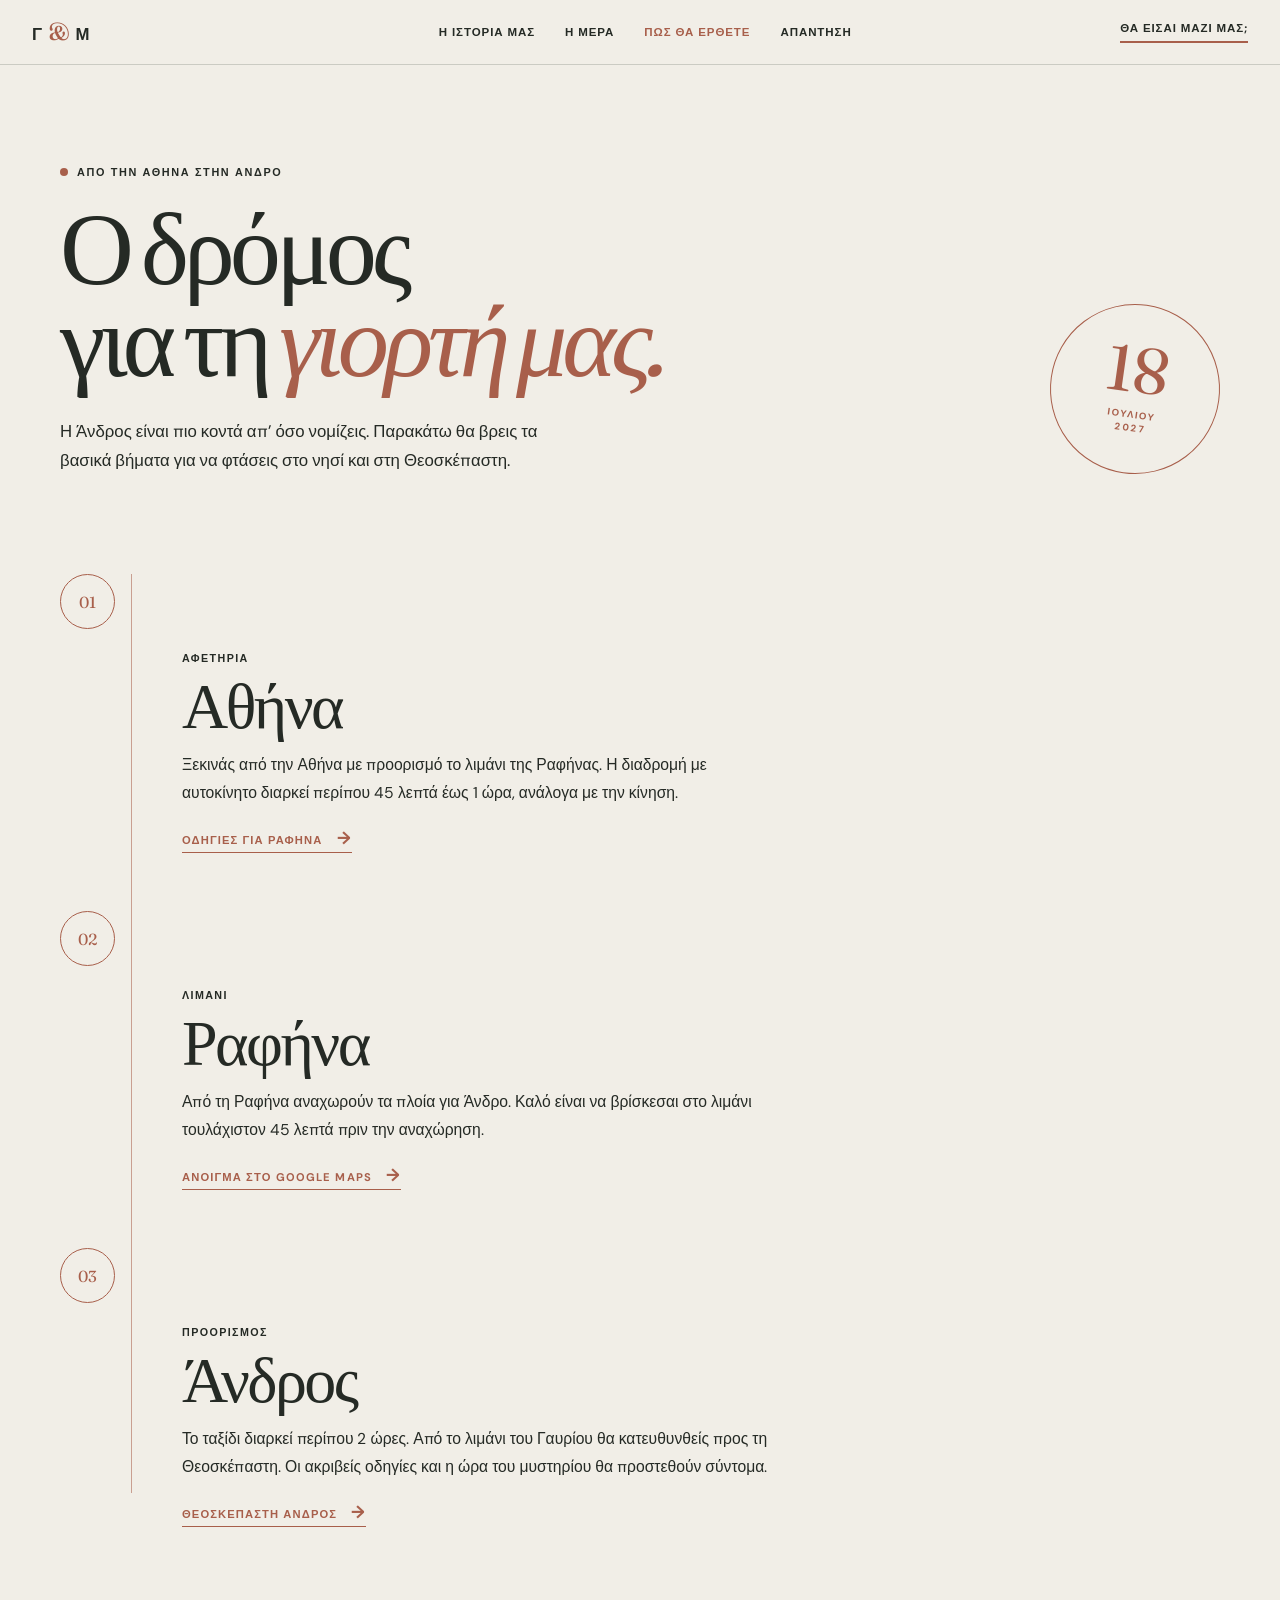
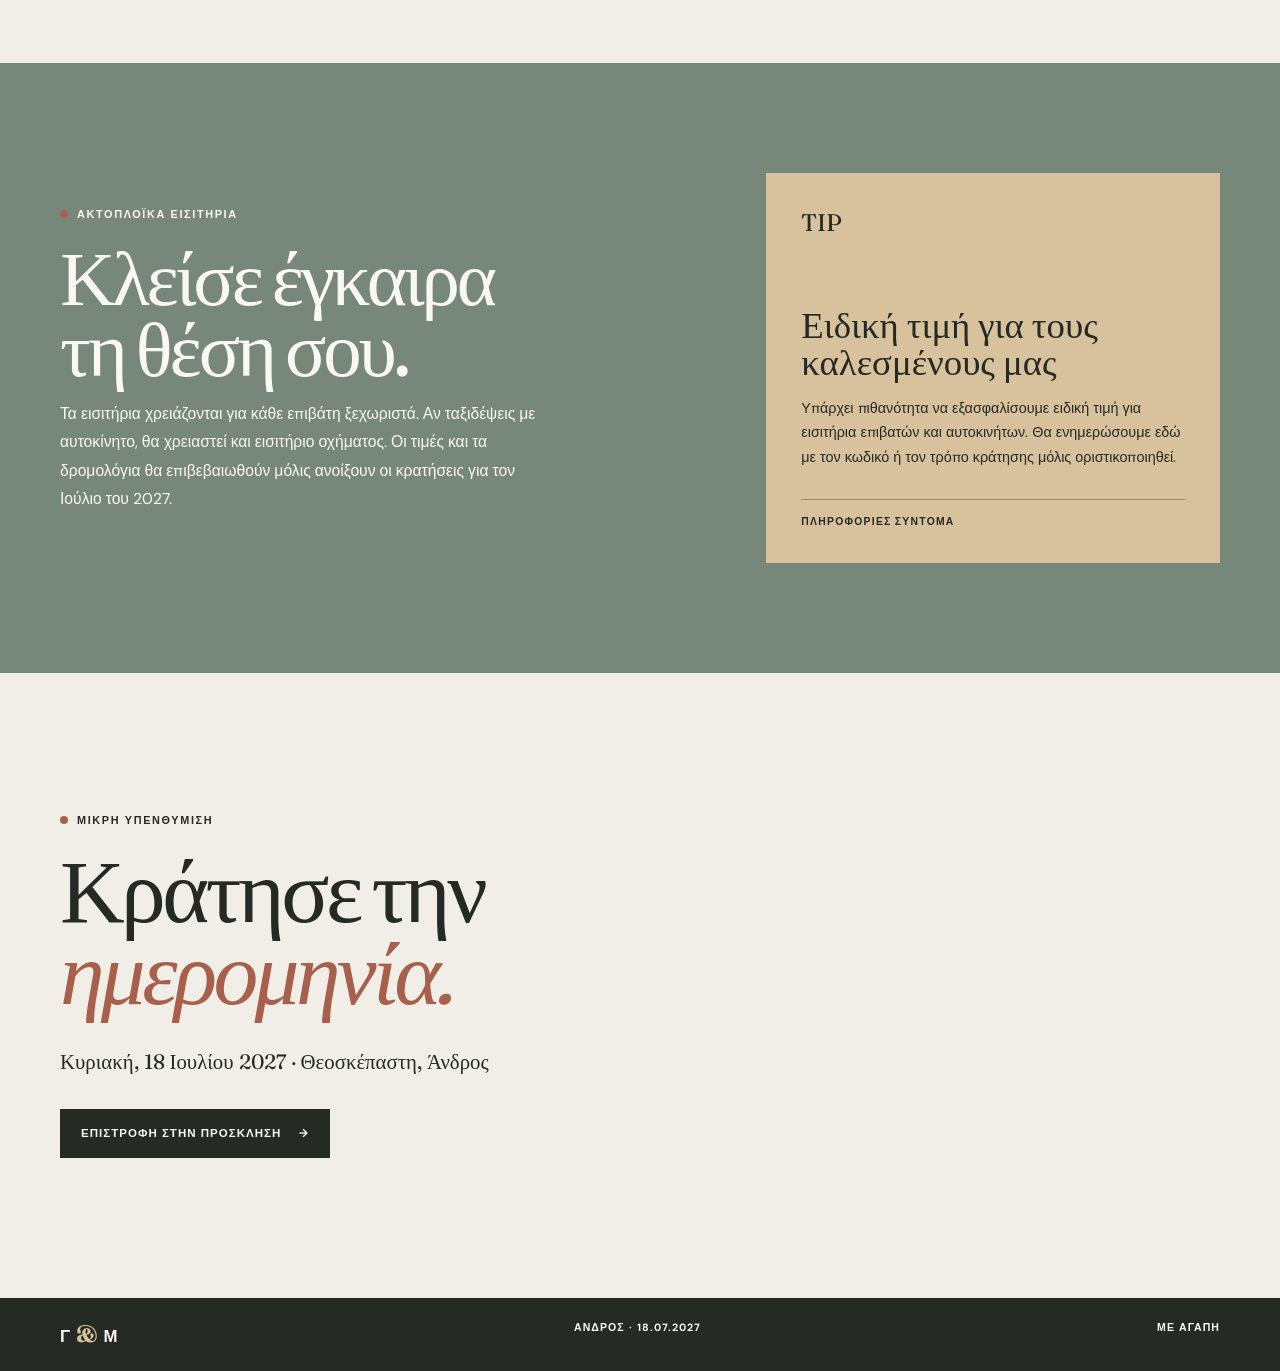
==== directions.html @ 67e4a658 "Add files via upload" ====
<!doctype html>
<html lang="el">
<head>
  <meta charset="UTF-8">
  <meta name="viewport" content="width=device-width, initial-scale=1.0">
  <meta name="description" content="Πώς θα ταξιδέψετε από την Αθήνα στην Άνδρο για τον γάμο του Γιάννη και της Μαρίας.">
  <title>Πώς θα έρθετε | Γιάννης & Μαρία</title>
  <link rel="preconnect" href="https://fonts.googleapis.com">
  <link rel="preconnect" href="https://fonts.gstatic.com" crossorigin>
  <link href="https://fonts.googleapis.com/css2?family=DM+Sans:wght@400;500;600;700&family=Fraunces:opsz,wght@9..144,500;9..144,600&display=swap" rel="stylesheet">
  <link rel="stylesheet" href="styles.css?v=4">
</head>
<body>
  <header class="site-header">
    <a class="wordmark" href="index.html#top" aria-label="Αρχική σελίδα Γιάννη και Μαρίας">Γ <span>&</span> Μ</a>
    <nav class="nav-links" aria-label="Κύρια πλοήγηση">
      <a href="index.html#story">Η ιστορία μας</a>
      <a href="index.html#details">Η μέρα</a>
      <a class="active-link" href="directions.html">Πώς θα έρθετε</a>
      <a href="index.html#rsvp">Απάντηση</a>
    </nav>
    <a class="nav-cta" href="index.html#rsvp">Θα είσαι μαζί μας;</a>
  </header>

  <main class="travel-page">
    <section class="travel-hero section-shell">
      <div>
        <p class="eyebrow"><span class="eyebrow-dot"></span> Από την Αθήνα στην Άνδρο</p>
        <h1>Ο δρόμος<br>για τη <em>γιορτή μας.</em></h1>
        <p class="travel-lead">Η Άνδρος είναι πιο κοντά απ’ όσο νομίζεις. Παρακάτω θα βρεις τα βασικά βήματα για να φτάσεις στο νησί και στη Θεοσκέπαστη.</p>
      </div>
      <div class="travel-stamp" aria-hidden="true"><span>18</span><small>ΙΟΥΛΙΟΥ<br>2027</small></div>
    </section>

    <section class="route-section section-shell">
      <div class="route-line" aria-hidden="true"></div>
      <article class="route-step">
        <span class="step-number">01</span>
        <div><p class="card-label">Αφετηρία</p><h2>Αθήνα</h2><p>Ξεκινάς από την Αθήνα με προορισμό το λιμάνι της Ραφήνας. Η διαδρομή με αυτοκίνητο διαρκεί περίπου 45 λεπτά έως 1 ώρα, ανάλογα με την κίνηση.</p><a class="text-link" href="https://www.google.com/maps/dir/Athens/Rafina+Port" target="_blank" rel="noreferrer">Οδηγίες για Ραφήνα <span>→</span></a></div>
      </article>
      <article class="route-step">
        <span class="step-number">02</span>
        <div><p class="card-label">Λιμάνι</p><h2>Ραφήνα</h2><p>Από τη Ραφήνα αναχωρούν τα πλοία για Άνδρο. Καλό είναι να βρίσκεσαι στο λιμάνι τουλάχιστον 45 λεπτά πριν την αναχώρηση.</p><a class="text-link" href="https://www.google.com/maps/search/Rafina+Port" target="_blank" rel="noreferrer">Άνοιγμα στο Google Maps <span>→</span></a></div>
      </article>
      <article class="route-step route-final">
        <span class="step-number">03</span>
        <div><p class="card-label">Προορισμός</p><h2>Άνδρος</h2><p>Το ταξίδι διαρκεί περίπου 2 ώρες. Από το λιμάνι του Γαυρίου θα κατευθυνθείς προς τη Θεοσκέπαστη. Οι ακριβείς οδηγίες και η ώρα του μυστηρίου θα προστεθούν σύντομα.</p><a class="text-link" href="https://www.google.com/maps/search/Θεοσκέπαστη+Άνδρος" target="_blank" rel="noreferrer">Θεοσκέπαστη Άνδρος <span>→</span></a></div>
      </article>
    </section>

    <section class="tickets-section">
      <div class="section-shell tickets-grid">
        <div>
          <p class="eyebrow"><span class="eyebrow-dot"></span> Ακτοπλοϊκά εισιτήρια</p>
          <h2>Κλείσε έγκαιρα<br>τη θέση σου.</h2>
          <p>Τα εισιτήρια χρειάζονται για κάθε επιβάτη ξεχωριστά. Αν ταξιδέψεις με αυτοκίνητο, θα χρειαστεί και εισιτήριο οχήματος. Οι τιμές και τα δρομολόγια θα επιβεβαιωθούν μόλις ανοίξουν οι κρατήσεις για τον Ιούλιο του 2027.</p>
        </div>
        <div class="fare-card">
          <span class="card-number">TIP</span>
          <h3>Ειδική τιμή για τους καλεσμένους μας</h3>
          <p>Υπάρχει πιθανότητα να εξασφαλίσουμε ειδική τιμή για εισιτήρια επιβατών και αυτοκινήτων. Θα ενημερώσουμε εδώ με τον κωδικό ή τον τρόπο κράτησης μόλις οριστικοποιηθεί.</p>
          <span class="fare-status">Πληροφορίες σύντομα</span>
        </div>
      </div>
    </section>

    <section class="travel-note section-shell">
      <p class="eyebrow"><span class="eyebrow-dot"></span> Μικρή υπενθύμιση</p>
      <h2>Κράτησε την<br><em>ημερομηνία.</em></h2>
      <p>Κυριακή, 18 Ιουλίου 2027 · Θεοσκέπαστη, Άνδρος</p>
      <a class="button button-dark" href="index.html#rsvp">Επιστροφή στην πρόσκληση <span aria-hidden="true">→</span></a>
    </section>
  </main>

  <footer class="site-footer"><div class="section-shell footer-content"><span>Γ <b>&</b> Μ</span><span>Άνδρος · 18.07.2027</span><span>Με αγάπη</span></div></footer>
</body>
</html>
---- styles.css ----
:root {
  --ink: #252a25;
  --paper: #f1eee7;
  --yellow: #d8c29d;
  --coral: #a85f4b;
  --teal: #77877a;
  --sky: #d9d5ca;
  --white: #faf8f2;
  --line: rgba(37, 42, 37, 0.18);
  --serif: "Fraunces", Georgia, serif;
  --sans: "DM Sans", sans-serif;
}

* { box-sizing: border-box; }
html { scroll-behavior: smooth; }
body { margin: 0; background: var(--paper); color: var(--ink); font-family: var(--sans); }
a { color: inherit; text-decoration: none; }
.section-shell { width: min(1160px, calc(100% - 64px)); margin: 0 auto; }
.site-header { align-items: center; backdrop-filter: blur(10px); background: rgba(241, 238, 231, .94); border-bottom: 1px solid var(--line); display: flex; justify-content: space-between; margin: 0 auto; max-width: 1280px; padding: 18px 32px; position: sticky; top: 0; z-index: 10; }
.wordmark, .footer-content > span:first-child { font-size: 1.05rem; font-weight: 700; letter-spacing: .05em; }
.wordmark span, .signature span { color: var(--coral); font-family: var(--serif); font-size: 1.35em; font-weight: 500; }
.nav-links { display: flex; gap: 30px; margin-left: 80px; }
.nav-links a { font-size: .72rem; font-weight: 700; letter-spacing: .08em; text-transform: uppercase; }
.nav-links a:hover { color: var(--coral); }
.nav-cta { border-bottom: 2px solid var(--coral); font-size: .72rem; font-weight: 700; letter-spacing: .08em; padding-bottom: 5px; text-transform: uppercase; }
.hero { align-items: center; display: grid; gap: 6%; grid-template-columns: .9fr 1.1fr; min-height: 650px; padding-bottom: 80px; padding-top: 70px; }
.eyebrow { align-items: center; display: flex; font-size: .68rem; font-weight: 700; gap: 9px; letter-spacing: .15em; margin: 0 0 22px; text-transform: uppercase; }
.eyebrow-dot { background: var(--coral); border-radius: 50%; display: inline-block; height: 8px; width: 8px; }
.hero h1, h2 { font-family: var(--serif); font-weight: 500; letter-spacing: -.04em; line-height: .92; margin: 0; }
.hero h1 { font-size: clamp(4.2rem, 8vw, 7.5rem); }
h1 em, h2 em { color: var(--coral); font-style: italic; }
.hero-intro { font-size: 1.05rem; line-height: 1.65; margin: 30px 0; max-width: 360px; }
.hero-actions { align-items: center; display: flex; gap: 25px; }
.button { border: 0; cursor: pointer; display: inline-flex; font-family: var(--sans); font-size: .72rem; font-weight: 700; gap: 18px; justify-content: center; letter-spacing: .09em; padding: 17px 21px; text-transform: uppercase; transition: transform .2s, box-shadow .2s; }
.button:hover { box-shadow: 5px 5px 0 var(--coral); transform: translate(-2px, -2px); }
.button-dark { background: var(--ink); color: var(--white); }
.button-light { background: var(--yellow); color: var(--ink); }
.date-note { font-size: .72rem; line-height: 1.6; margin: 0; }
.date-note strong { font-size: .78rem; }
.hero-art { background: var(--sky); height: 520px; overflow: hidden; position: relative; }
.hero-art::after { background: linear-gradient(180deg, rgba(37, 42, 37, 0) 55%, rgba(37, 42, 37, .3)); content: ""; inset: 0; position: absolute; }
.hero-art img { display: block; height: 100%; object-fit: cover; object-position: center 48%; width: 100%; }
.sun { background: var(--yellow); border-radius: 50%; height: 190px; position: absolute; right: 13%; top: 8%; width: 190px; }
.cloud { background: var(--white); border-radius: 50%; height: 35px; opacity: .75; position: absolute; width: 120px; }
.cloud::after, .cloud::before { background: inherit; border-radius: 50%; content: ""; position: absolute; }
.cloud::before { height: 54px; left: 22px; top: -21px; width: 54px; }.cloud::after { height: 38px; right: 18px; top: -12px; width: 38px; }
.cloud-one { left: 9%; top: 27%; }.cloud-two { right: 5%; top: 45%; transform: scale(.65); }
.island { bottom: 23%; position: absolute; transform: rotate(-5deg); }
.island-back { background: var(--coral); border-radius: 70% 40% 0 0; height: 190px; left: -8%; width: 67%; }
.island-front { background: var(--teal); border-radius: 60% 70% 0 0; bottom: 0; height: 150px; right: -8%; transform: rotate(7deg); width: 78%; }
.sea-line { border-top: 2px solid rgba(255, 253, 248, .7); border-radius: 50%; height: 30px; position: absolute; right: 11%; width: 34%; }
.line-one { bottom: 26%; }.line-two { bottom: 20%; right: 20%; transform: scale(.7); }
.flower { color: var(--white); font-size: 2rem; position: absolute; }.flower-one { bottom: 8%; left: 10%; }.flower-two { bottom: 14%; right: 13%; color: var(--yellow); }
.countdown-band { background: var(--teal); color: var(--white); padding: 72px 0; }
.countdown-content { align-items: end; display: flex; justify-content: space-between; }.eyebrow-light { color: var(--white); }.countdown-content h2 { font-size: clamp(2.8rem, 5vw, 4.8rem); }
.countdown { display: flex; gap: clamp(17px, 4vw, 55px); }.countdown div { text-align: center; }.countdown strong { display: block; font-family: var(--serif); font-size: clamp(2.1rem, 4vw, 4.4rem); font-weight: 500; line-height: 1; }.countdown span { font-size: .62rem; font-weight: 700; letter-spacing: .13em; text-transform: uppercase; }
.story, .details, .closing { padding-bottom: 140px; padding-top: 140px; }.section-heading h2, .closing h2 { font-size: clamp(3.4rem, 6vw, 6rem); }.story-grid { align-items: center; display: grid; gap: 11%; grid-template-columns: 1fr .8fr; margin-top: 75px; }.story-image { align-items: end; background: linear-gradient(145deg, var(--yellow) 0 60%, var(--teal) 60%); display: flex; height: 480px; justify-content: center; padding: 24px; }.story-image span { background: var(--white); font-size: .72rem; letter-spacing: .08em; padding: 10px 13px; text-transform: uppercase; }.story-copy { font-size: 1.06rem; line-height: 1.8; max-width: 370px; }.signature { font-family: var(--serif); font-size: 2.3rem; margin-top: 35px; }.signature span { color: var(--coral); }
.details { background: var(--white); max-width: 100%; padding-left: max(32px, calc((100% - 1160px) / 2)); padding-right: max(32px, calc((100% - 1160px) / 2)); }.centered { text-align: center; }.centered .eyebrow { justify-content: center; }.event-grid { display: grid; gap: 18px; grid-template-columns: repeat(3, 1fr); margin-top: 75px; }.event-card { min-height: 340px; padding: 30px; position: relative; }.event-yellow { background: var(--yellow); }.event-coral { background: var(--coral); }.event-teal { background: var(--teal); }.card-number { font-family: var(--serif); font-size: 1.5rem; }.card-label { font-size: .67rem; font-weight: 700; letter-spacing: .13em; margin-top: 92px; text-transform: uppercase; }.event-card h3 { font-family: var(--serif); font-size: 2.2rem; font-weight: 500; letter-spacing: -.03em; margin: 8px 0 15px; }.event-meta { font-size: .83rem; line-height: 1.7; margin: 0; max-width: 230px; }.card-mark { bottom: 25px; font-family: var(--serif); font-size: 3.4rem; position: absolute; right: 28px; }
.rsvp { padding-bottom: 140px; padding-top: 140px; }.rsvp-panel { background: var(--ink); color: var(--white); display: grid; gap: 13%; grid-template-columns: .8fr 1fr; padding: 75px 8%; }.rsvp-intro h2 { font-size: clamp(3.3rem, 5vw, 5.4rem); }.rsvp-intro > p:last-child { font-size: .9rem; line-height: 1.7; margin-top: 32px; }.rsvp-form { display: grid; gap: 17px; }.rsvp-form label { font-size: .69rem; font-weight: 700; letter-spacing: .1em; text-transform: uppercase; }.rsvp-form input, .rsvp-form select, .rsvp-form textarea { background: transparent; border: 0; border-bottom: 1px solid rgba(255, 253, 248, .45); border-radius: 0; color: var(--white); display: block; font: 400 .95rem var(--sans); margin-top: 7px; outline: none; padding: 10px 0; width: 100%; }.rsvp-form select option { color: var(--ink); }.rsvp-form textarea { resize: vertical; }.rsvp-form input::placeholder, .rsvp-form textarea::placeholder { color: rgba(255, 253, 248, .55); }.optional { color: rgba(255, 253, 248, .55); font-size: .6rem; margin-left: 5px; text-transform: none; }.rsvp-form .button { justify-self: start; margin-top: 10px; }.form-note { color: var(--yellow); font-size: .78rem; min-height: 18px; }
.closing { text-align: center; }.closing .eyebrow { justify-content: center; }.closing-line { font-family: var(--serif); font-size: 1.4rem; margin-top: 50px; }.site-footer { background: var(--yellow); padding: 23px 0; }.footer-content { display: flex; font-size: .66rem; font-weight: 700; justify-content: space-between; letter-spacing: .1em; text-transform: uppercase; }.footer-content b { color: var(--coral); font-family: var(--serif); font-size: 1.3em; }
.reveal { animation: rise .8s both; }.delay-one { animation-delay: .12s; }.delay-two { animation-delay: .22s; }@keyframes rise { from { opacity: 0; transform: translateY(18px); } to { opacity: 1; transform: translateY(0); } }
@media (max-width: 760px) { .section-shell { width: min(100% - 40px, 560px); }.site-header { padding: 20px; }.nav-links { display: none; }.nav-cta { font-size: .62rem; }.hero { display: block; min-height: auto; padding-bottom: 60px; padding-top: 55px; }.hero h1 { font-size: clamp(4.1rem, 20vw, 6rem); }.hero-actions { align-items: start; flex-direction: column; gap: 18px; }.hero-art { height: 350px; margin-top: 50px; }.sun { height: 125px; width: 125px; }.countdown-band { padding: 55px 0; }.countdown-content { align-items: start; display: block; }.countdown-content h2 { font-size: 3.3rem; }.countdown { justify-content: space-between; margin-top: 38px; }.countdown strong { font-size: 2.5rem; }.countdown span { font-size: .5rem; }.story, .details, .closing, .rsvp { padding-bottom: 85px; padding-top: 85px; }.story-grid, .event-grid, .rsvp-panel { display: block; }.story-image { height: 350px; margin-top: 45px; }.story-copy { margin-top: 35px; }.event-card { min-height: 300px; margin-top: 14px; }.card-label { margin-top: 70px; }.rsvp-panel { padding: 48px 25px; }.rsvp-form { margin-top: 45px; }.footer-content { align-items: center; flex-direction: column; gap: 12px; text-align: center; } }

/* The photographs lead the design now; the original illustration rules remain unused. */
.hero-art { background: var(--sky); }
.hero-art::after { background: linear-gradient(180deg, rgba(37, 42, 37, 0) 55%, rgba(37, 42, 37, .3)); content: ""; inset: 0; position: absolute; }
.hero-art img { display: block; height: 100%; object-fit: cover; object-position: center 48%; width: 100%; }
.countdown-band { background: var(--teal); }
.story-image { background: var(--sky); display: block; overflow: hidden; padding: 0; }
.story-image img { display: block; height: 100%; object-fit: cover; object-position: center; width: 100%; }
.event-coral { color: var(--white); }
.event-teal { color: var(--white); }
.site-footer { background: var(--ink); color: var(--white); }
.footer-content b { color: var(--yellow); }

.hero-date { align-items: baseline; border-bottom: 1px solid var(--coral); display: flex; gap: 16px; margin: 28px 0 0; padding-bottom: 12px; width: fit-content; }
.hero-date strong { color: var(--coral); font-family: var(--serif); font-size: clamp(2rem, 4vw, 3.2rem); font-weight: 500; letter-spacing: -.03em; line-height: 1; }
.hero-date span { font-size: .7rem; font-weight: 700; letter-spacing: .12em; text-transform: uppercase; }
.event-grid { grid-auto-rows: minmax(340px, 1fr); grid-template-columns: repeat(2, minmax(0, 1fr)); }
.event-card { min-width: 0; overflow-wrap: anywhere; }
.event-grid { grid-auto-rows: auto; }
.event-card { aspect-ratio: 1 / 1; display: flex; flex-direction: column; min-height: 0; padding: 24px; }
.card-label { margin-top: clamp(35px, 6vw, 92px); }
.event-card h3 { font-size: clamp(1.55rem, 3vw, 2.2rem); }
.event-meta { font-size: clamp(.68rem, .9vw, .83rem); line-height: 1.5; }
.event-pre { background: var(--ink); color: var(--white); }
.event-pre .card-mark { color: var(--yellow); }
@media (max-width: 760px) { .hero-date { margin-top: 24px; }.hero-date strong { font-size: 2.5rem; }.event-grid { display: block; grid-auto-rows: auto; }.event-card { aspect-ratio: auto; min-height: 300px; }.card-label { margin-top: 70px; }.event-card h3 { font-size: 2.2rem; }.event-meta { font-size: .83rem; line-height: 1.7; } }

.active-link { color: var(--coral); }
.travel-hero { align-items: end; display: flex; justify-content: space-between; min-height: 470px; padding-bottom: 100px; padding-top: 100px; }
.travel-hero h1 { font-family: var(--serif); font-size: clamp(4rem, 8vw, 7rem); font-weight: 500; letter-spacing: -.05em; line-height: .9; margin: 0; }
.travel-hero h1 em { color: var(--coral); font-style: italic; }
.travel-lead { font-size: 1.05rem; line-height: 1.7; margin: 32px 0 0; max-width: 510px; }
.travel-stamp { align-items: center; border: 1px solid var(--coral); border-radius: 50%; color: var(--coral); display: flex; flex-direction: column; height: 170px; justify-content: center; transform: rotate(8deg); width: 170px; }
.travel-stamp span { font-family: var(--serif); font-size: 4rem; line-height: .8; }.travel-stamp small { font-size: .6rem; font-weight: 700; letter-spacing: .15em; line-height: 1.4; margin-top: 13px; text-align: center; }
.route-section { padding-bottom: 140px; position: relative; }.route-line { border-left: 1px solid var(--coral); bottom: 170px; left: 71px; opacity: .55; position: absolute; top: 0; }.route-step { align-items: start; display: grid; gap: 42px; grid-template-columns: 80px minmax(0, 590px); padding-bottom: 62px; position: relative; }.route-step:last-child { padding-bottom: 0; }.step-number { align-items: center; background: var(--paper); border: 1px solid var(--coral); border-radius: 50%; color: var(--coral); display: flex; font-family: var(--serif); height: 55px; justify-content: center; position: relative; width: 55px; z-index: 1; }.route-step h2 { font-size: clamp(2.5rem, 5vw, 4rem); }.route-step p:not(.card-label) { font-size: .98rem; line-height: 1.8; margin: 16px 0 20px; }.text-link { border-bottom: 1px solid var(--coral); color: var(--coral); font-size: .7rem; font-weight: 700; letter-spacing: .1em; padding-bottom: 5px; text-transform: uppercase; }.text-link span { font-size: 1.1rem; margin-left: 10px; }
.tickets-section { background: var(--teal); color: var(--white); padding: 110px 0; }.tickets-grid { align-items: center; display: grid; gap: 12%; grid-template-columns: 1fr .8fr; }.tickets-section h2 { font-size: clamp(3.2rem, 6vw, 5.5rem); }.tickets-section p:not(.eyebrow) { font-size: .98rem; line-height: 1.8; max-width: 500px; }.fare-card { background: var(--yellow); color: var(--ink); padding: 35px; }.fare-card h3 { font-family: var(--serif); font-size: 2.3rem; font-weight: 500; line-height: 1; margin: 70px 0 15px; }.fare-card p { font-size: .9rem !important; line-height: 1.7 !important; }.fare-status { border-top: 1px solid rgba(37, 42, 37, .35); display: block; font-size: .65rem; font-weight: 700; letter-spacing: .12em; margin-top: 30px; padding-top: 15px; text-transform: uppercase; }
.travel-note { padding-bottom: 140px; padding-top: 140px; }.travel-note h2 { font-size: clamp(3.5rem, 7vw, 6rem); }.travel-note > p:not(.eyebrow) { font-family: var(--serif); font-size: 1.3rem; margin: 35px 0; }
@media (max-width: 760px) { .travel-hero { align-items: start; display: block; min-height: auto; padding-bottom: 75px; padding-top: 75px; }.travel-hero h1 { font-size: clamp(3.8rem, 17vw, 5.5rem); }.travel-stamp { height: 125px; margin: 45px 0 0 auto; width: 125px; }.travel-stamp span { font-size: 3rem; }.route-section { padding-bottom: 85px; }.route-line { left: 27px; }.route-step { gap: 22px; grid-template-columns: 55px minmax(0, 1fr); padding-bottom: 48px; }.route-step h2 { font-size: 2.8rem; }.tickets-section { padding: 80px 0; }.tickets-grid { display: block; }.fare-card { margin-top: 45px; }.travel-note { padding-bottom: 85px; padding-top: 85px; }.travel-note > p:not(.eyebrow) { font-size: 1.05rem; } }
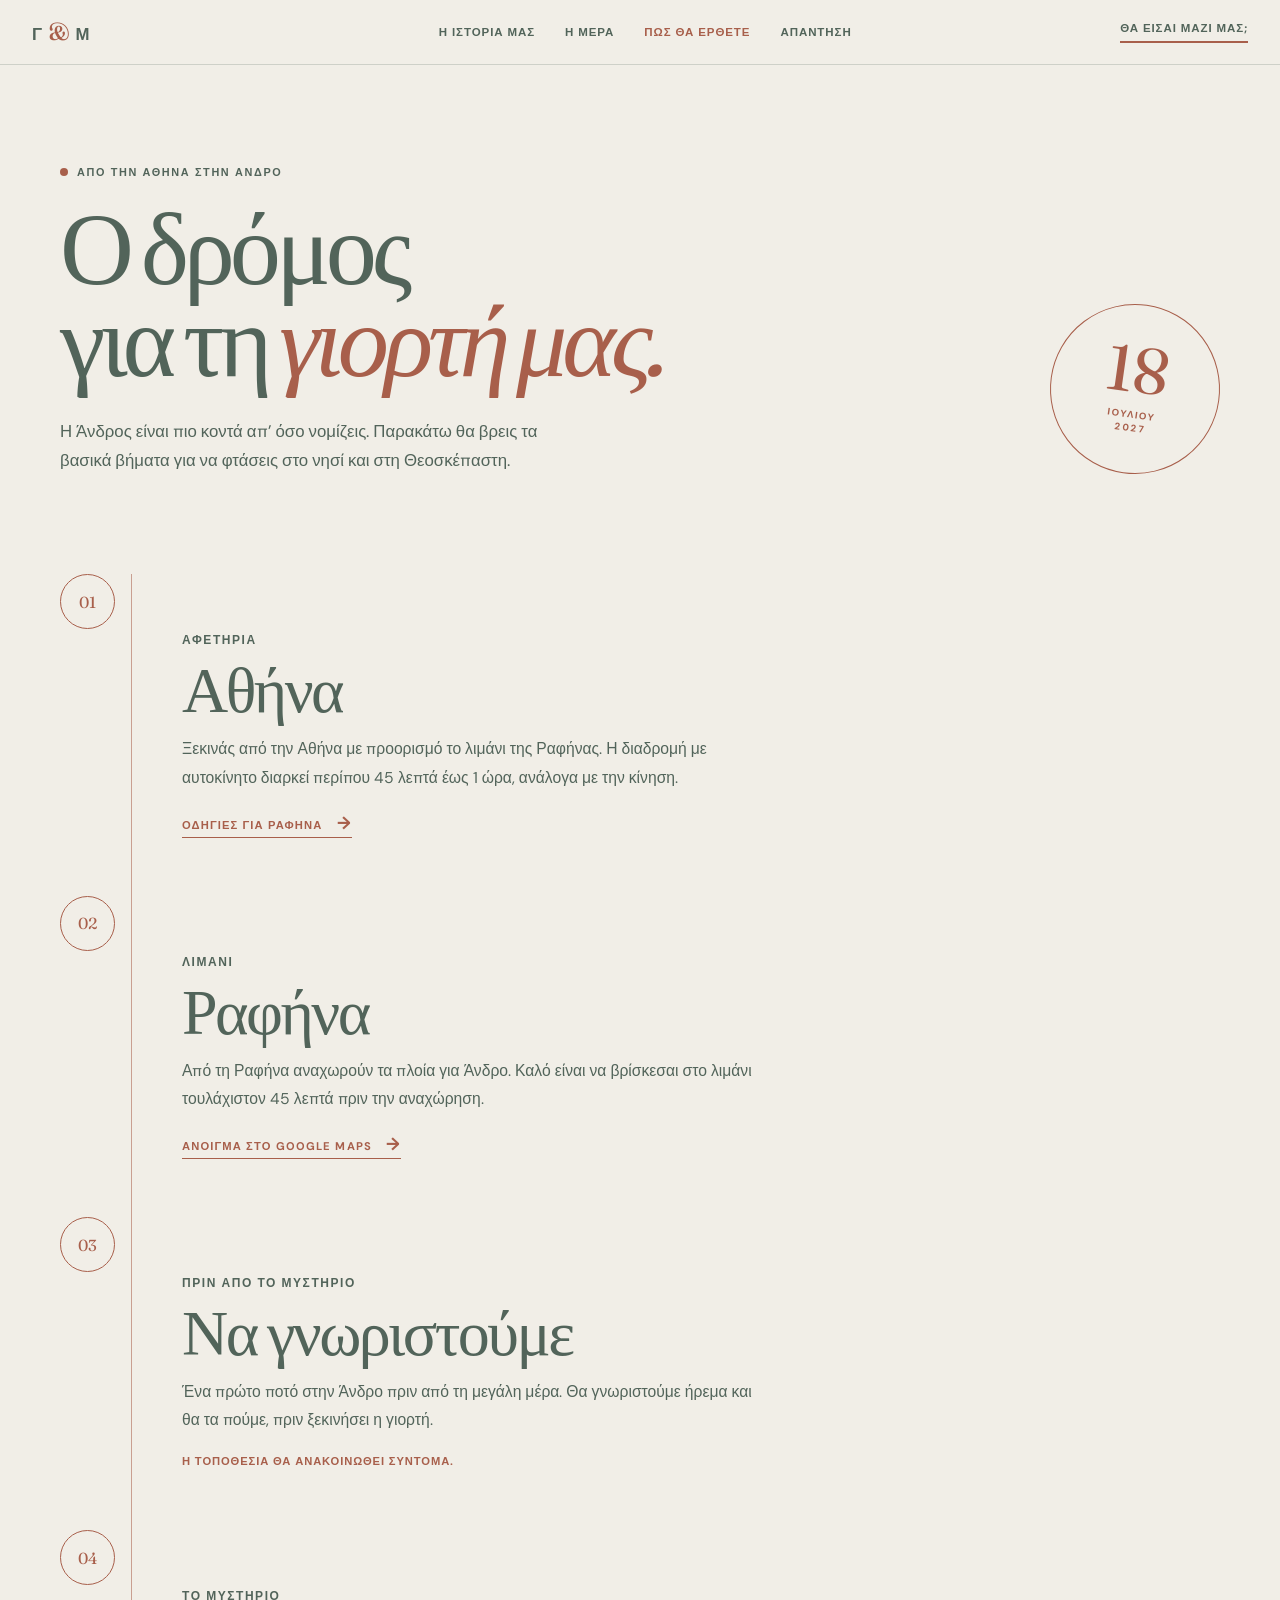
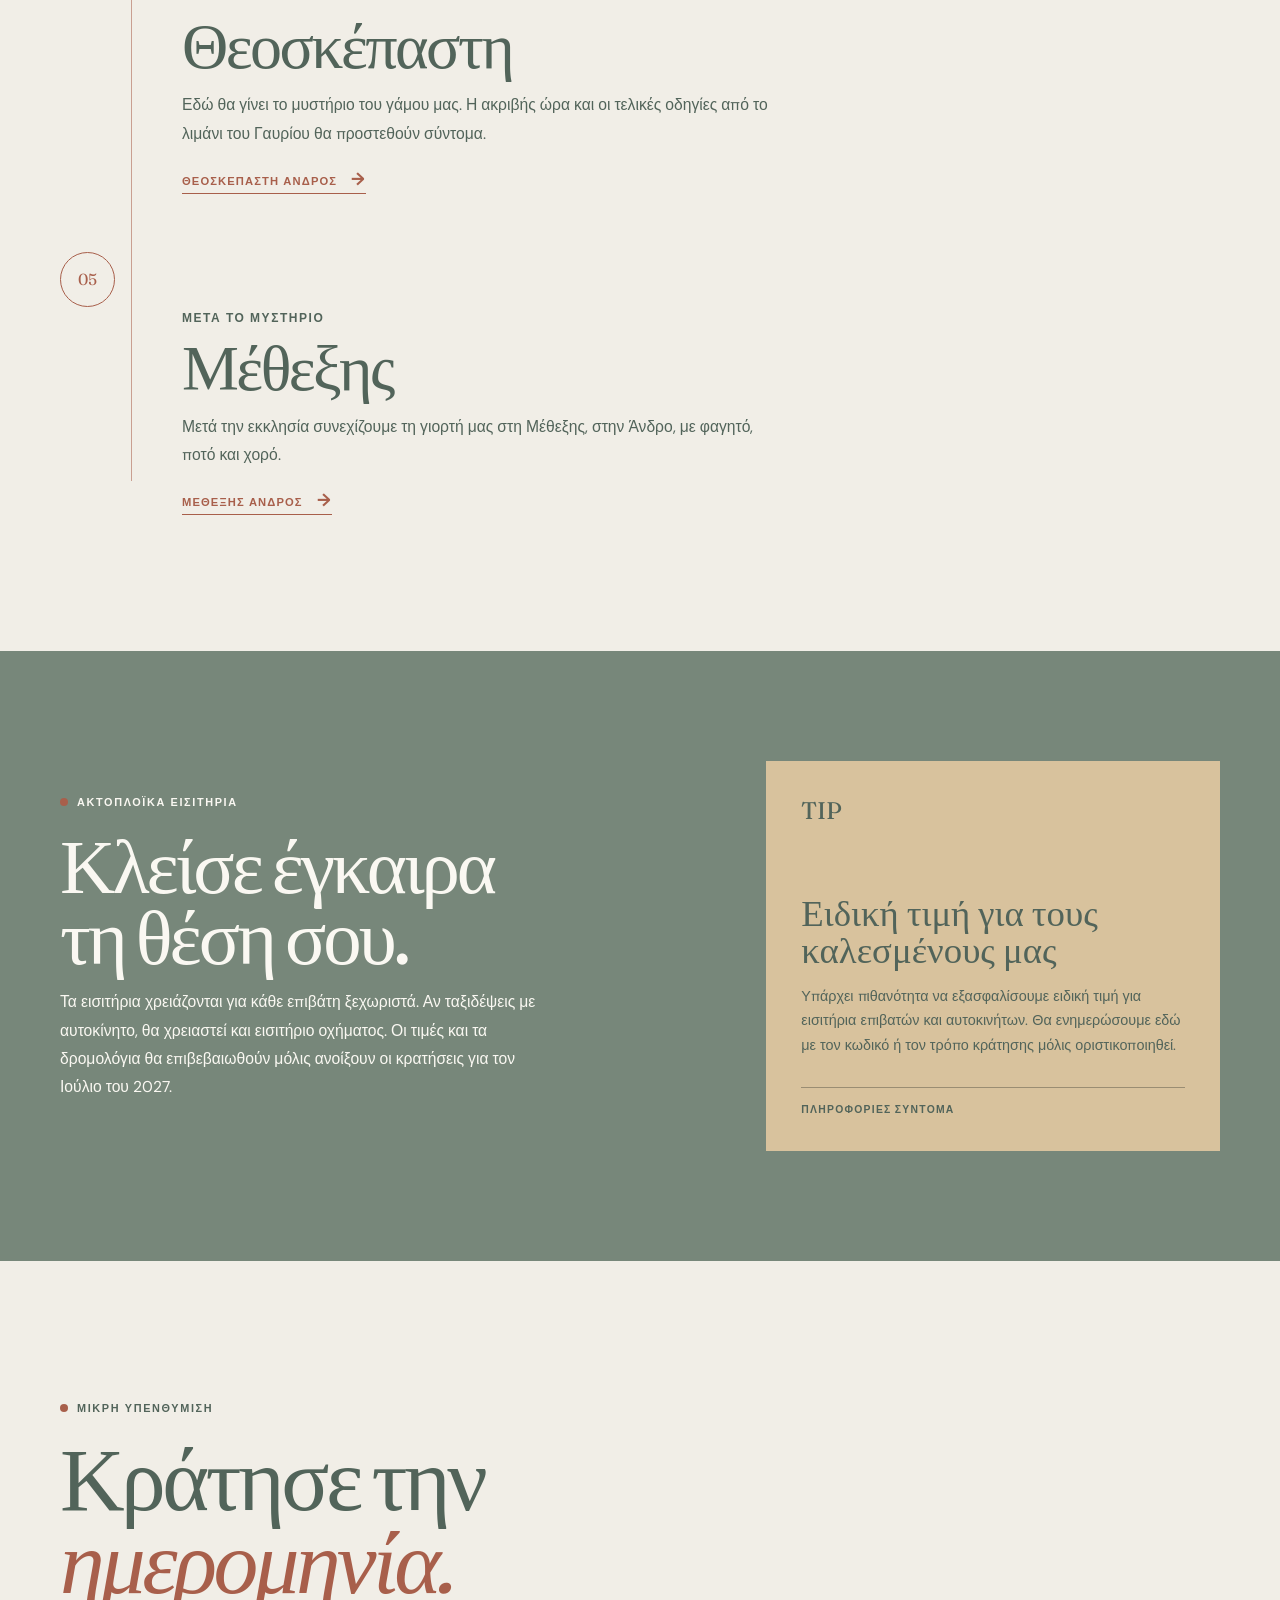
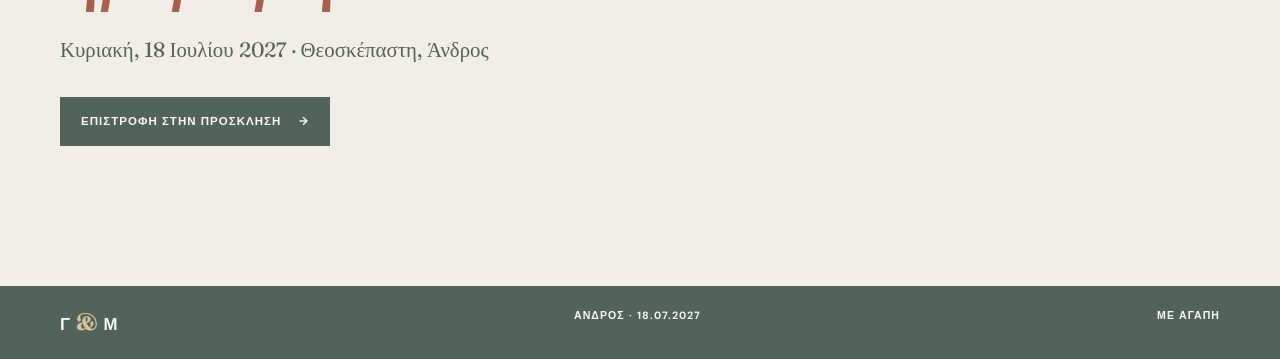
==== commit b1dd0bbe: "Add files via upload" ====
--- a/directions.html
+++ b/directions.html
@@ -8,7 +8,7 @@
   <link rel="preconnect" href="https://fonts.googleapis.com">
   <link rel="preconnect" href="https://fonts.gstatic.com" crossorigin>
   <link href="https://fonts.googleapis.com/css2?family=DM+Sans:wght@400;500;600;700&family=Fraunces:opsz,wght@9..144,500;9..144,600&display=swap" rel="stylesheet">
-  <link rel="stylesheet" href="styles.css?v=4">
+  <link rel="stylesheet" href="styles.css?v=6">
 </head>
 <body>
   <header class="site-header">
@@ -42,9 +42,17 @@
         <span class="step-number">02</span>
         <div><p class="card-label">Λιμάνι</p><h2>Ραφήνα</h2><p>Από τη Ραφήνα αναχωρούν τα πλοία για Άνδρο. Καλό είναι να βρίσκεσαι στο λιμάνι τουλάχιστον 45 λεπτά πριν την αναχώρηση.</p><a class="text-link" href="https://www.google.com/maps/search/Rafina+Port" target="_blank" rel="noreferrer">Άνοιγμα στο Google Maps <span>→</span></a></div>
       </article>
+      <article class="route-step">
+        <span class="step-number">03</span>
+        <div><p class="card-label">Πριν από το μυστήριο</p><h2>Να γνωριστούμε</h2><p>Ένα πρώτο ποτό στην Άνδρο πριν από τη μεγάλη μέρα. Θα γνωριστούμε ήρεμα και θα τα πούμε, πριν ξεκινήσει η γιορτή.</p><span class="route-note">Η τοποθεσία θα ανακοινωθεί σύντομα.</span></div>
+      </article>
+      <article class="route-step">
+        <span class="step-number">04</span>
+        <div><p class="card-label">Το μυστήριο</p><h2>Θεοσκέπαστη</h2><p>Εδώ θα γίνει το μυστήριο του γάμου μας. Η ακριβής ώρα και οι τελικές οδηγίες από το λιμάνι του Γαυρίου θα προστεθούν σύντομα.</p><a class="text-link" href="https://www.google.com/maps/search/Θεοσκέπαστη+Άνδρος" target="_blank" rel="noreferrer">Θεοσκέπαστη Άνδρος <span>→</span></a></div>
+      </article>
       <article class="route-step route-final">
-        <span class="step-number">03</span>
-        <div><p class="card-label">Προορισμός</p><h2>Άνδρος</h2><p>Το ταξίδι διαρκεί περίπου 2 ώρες. Από το λιμάνι του Γαυρίου θα κατευθυνθείς προς τη Θεοσκέπαστη. Οι ακριβείς οδηγίες και η ώρα του μυστηρίου θα προστεθούν σύντομα.</p><a class="text-link" href="https://www.google.com/maps/search/Θεοσκέπαστη+Άνδρος" target="_blank" rel="noreferrer">Θεοσκέπαστη Άνδρος <span>→</span></a></div>
+        <span class="step-number">05</span>
+        <div><p class="card-label">Μετά το μυστήριο</p><h2>Μέθεξης</h2><p>Μετά την εκκλησία συνεχίζουμε τη γιορτή μας στη Μέθεξης, στην Άνδρο, με φαγητό, ποτό και χορό.</p><a class="text-link" href="https://www.google.com/maps/search/Μέθεξης+Άνδρος" target="_blank" rel="noreferrer">Μέθεξης Άνδρος <span>→</span></a></div>
       </article>
     </section>
 
--- a/styles.css
+++ b/styles.css
@@ -1,12 +1,12 @@
 :root {
-  --ink: #252a25;
+  --ink: #52645a;
   --paper: #f1eee7;
   --yellow: #d8c29d;
   --coral: #a85f4b;
   --teal: #77877a;
   --sky: #d9d5ca;
   --white: #faf8f2;
-  --line: rgba(37, 42, 37, 0.18);
+  --line: rgba(82, 100, 90, 0.22);
   --serif: "Fraunces", Georgia, serif;
   --sans: "DM Sans", sans-serif;
 }
@@ -38,7 +38,7 @@
 .date-note { font-size: .72rem; line-height: 1.6; margin: 0; }
 .date-note strong { font-size: .78rem; }
 .hero-art { background: var(--sky); height: 520px; overflow: hidden; position: relative; }
-.hero-art::after { background: linear-gradient(180deg, rgba(37, 42, 37, 0) 55%, rgba(37, 42, 37, .3)); content: ""; inset: 0; position: absolute; }
+.hero-art::after { background: linear-gradient(180deg, rgba(82, 100, 90, 0) 55%, rgba(82, 100, 90, .3)); content: ""; inset: 0; position: absolute; }
 .hero-art img { display: block; height: 100%; object-fit: cover; object-position: center 48%; width: 100%; }
 .sun { background: var(--yellow); border-radius: 50%; height: 190px; position: absolute; right: 13%; top: 8%; width: 190px; }
 .cloud { background: var(--white); border-radius: 50%; height: 35px; opacity: .75; position: absolute; width: 120px; }
@@ -53,6 +53,7 @@
 .flower { color: var(--white); font-size: 2rem; position: absolute; }.flower-one { bottom: 8%; left: 10%; }.flower-two { bottom: 14%; right: 13%; color: var(--yellow); }
 .countdown-band { background: var(--teal); color: var(--white); padding: 72px 0; }
 .countdown-content { align-items: end; display: flex; justify-content: space-between; }.eyebrow-light { color: var(--white); }.countdown-content h2 { font-size: clamp(2.8rem, 5vw, 4.8rem); }
+.countdown-content h2 span { display: block; }
 .countdown { display: flex; gap: clamp(17px, 4vw, 55px); }.countdown div { text-align: center; }.countdown strong { display: block; font-family: var(--serif); font-size: clamp(2.1rem, 4vw, 4.4rem); font-weight: 500; line-height: 1; }.countdown span { font-size: .62rem; font-weight: 700; letter-spacing: .13em; text-transform: uppercase; }
 .story, .details, .closing { padding-bottom: 140px; padding-top: 140px; }.section-heading h2, .closing h2 { font-size: clamp(3.4rem, 6vw, 6rem); }.story-grid { align-items: center; display: grid; gap: 11%; grid-template-columns: 1fr .8fr; margin-top: 75px; }.story-image { align-items: end; background: linear-gradient(145deg, var(--yellow) 0 60%, var(--teal) 60%); display: flex; height: 480px; justify-content: center; padding: 24px; }.story-image span { background: var(--white); font-size: .72rem; letter-spacing: .08em; padding: 10px 13px; text-transform: uppercase; }.story-copy { font-size: 1.06rem; line-height: 1.8; max-width: 370px; }.signature { font-family: var(--serif); font-size: 2.3rem; margin-top: 35px; }.signature span { color: var(--coral); }
 .details { background: var(--white); max-width: 100%; padding-left: max(32px, calc((100% - 1160px) / 2)); padding-right: max(32px, calc((100% - 1160px) / 2)); }.centered { text-align: center; }.centered .eyebrow { justify-content: center; }.event-grid { display: grid; gap: 18px; grid-template-columns: repeat(3, 1fr); margin-top: 75px; }.event-card { min-height: 340px; padding: 30px; position: relative; }.event-yellow { background: var(--yellow); }.event-coral { background: var(--coral); }.event-teal { background: var(--teal); }.card-number { font-family: var(--serif); font-size: 1.5rem; }.card-label { font-size: .67rem; font-weight: 700; letter-spacing: .13em; margin-top: 92px; text-transform: uppercase; }.event-card h3 { font-family: var(--serif); font-size: 2.2rem; font-weight: 500; letter-spacing: -.03em; margin: 8px 0 15px; }.event-meta { font-size: .83rem; line-height: 1.7; margin: 0; max-width: 230px; }.card-mark { bottom: 25px; font-family: var(--serif); font-size: 3.4rem; position: absolute; right: 28px; }
@@ -63,7 +64,7 @@
 
 /* The photographs lead the design now; the original illustration rules remain unused. */
 .hero-art { background: var(--sky); }
-.hero-art::after { background: linear-gradient(180deg, rgba(37, 42, 37, 0) 55%, rgba(37, 42, 37, .3)); content: ""; inset: 0; position: absolute; }
+.hero-art::after { background: linear-gradient(180deg, rgba(82, 100, 90, 0) 55%, rgba(82, 100, 90, .3)); content: ""; inset: 0; position: absolute; }
 .hero-art img { display: block; height: 100%; object-fit: cover; object-position: center 48%; width: 100%; }
 .countdown-band { background: var(--teal); }
 .story-image { background: var(--sky); display: block; overflow: hidden; padding: 0; }
@@ -80,12 +81,32 @@
 .event-card { min-width: 0; overflow-wrap: anywhere; }
 .event-grid { grid-auto-rows: auto; }
 .event-card { aspect-ratio: 1 / 1; display: flex; flex-direction: column; min-height: 0; padding: 24px; }
-.card-label { margin-top: clamp(35px, 6vw, 92px); }
-.event-card h3 { font-size: clamp(1.55rem, 3vw, 2.2rem); }
-.event-meta { font-size: clamp(.68rem, .9vw, .83rem); line-height: 1.5; }
+.event-card { container-type: inline-size; }
+.card-label { font-size: clamp(.6rem, 4.5cqw, .75rem); margin-top: clamp(16px, 12cqw, 58px); }
+.event-card h3 { font-size: clamp(1rem, 10cqw, 2.2rem); margin-bottom: clamp(8px, 3cqw, 15px); }
+.event-meta { font-size: clamp(.65rem, 5cqw, .95rem); line-height: 1.45; }
 .event-pre { background: var(--ink); color: var(--white); }
 .event-pre .card-mark { color: var(--yellow); }
-@media (max-width: 760px) { .hero-date { margin-top: 24px; }.hero-date strong { font-size: 2.5rem; }.event-grid { display: block; grid-auto-rows: auto; }.event-card { aspect-ratio: auto; min-height: 300px; }.card-label { margin-top: 70px; }.event-card h3 { font-size: 2.2rem; }.event-meta { font-size: .83rem; line-height: 1.7; } }
+@media (max-width: 760px) { .hero-date { margin-top: 24px; }.hero-date strong { font-size: 2.5rem; }.event-grid { display: block; grid-auto-rows: auto; }.event-card { aspect-ratio: auto; min-height: 300px; }.card-label { margin-top: 70px; } }
+@media (min-width: 561px) and (max-width: 760px) { .event-grid { display: grid; grid-template-columns: repeat(2, minmax(0, 1fr)); }.event-card { aspect-ratio: 1 / 1; min-height: 0; } }
+@media (min-width: 481px) and (max-width: 760px) { .details { width: 100%; padding-left: 10px; padding-right: 10px; }.details .event-grid { display: grid; grid-template-columns: repeat(2, minmax(0, 1fr)); }.details .event-card { aspect-ratio: 1 / 1; min-height: 0; } }
+.details { width: min(720px, 100%); padding-left: 0; padding-right: 0; }
+.details .section-heading h2 { max-width: 760px; margin-left: auto; margin-right: auto; }
+@media (min-width: 481px) { .details .section-heading h2 { white-space: nowrap; } }
+.details { max-width: none; width: 100%; }
+.details > .section-heading, .details > .event-grid { width: min(720px, 100%); margin-left: auto; margin-right: auto; }
+.details > .section-heading { text-align: center; }
+.details > .section-heading .eyebrow { justify-content: center; }
+.details > .section-heading h2 { align-items: center; display: flex; flex-direction: column; }
+.details > .section-heading h2 span { display: block; margin-left: 0; margin-right: 0; text-align: center; }
+.story .section-heading h2 { font-family: "Ballet", "Playpen Sans", cursive; font-weight: 400; letter-spacing: 0; }
+.route-note { color: var(--coral); display: block; font-size: .7rem; font-weight: 700; letter-spacing: .08em; text-transform: uppercase; }
+.fare-status { border-top-color: rgba(82, 100, 90, .35); }
+.event-link { color: inherit; text-decoration: none; }
+.event-link:hover { box-shadow: 8px 8px 0 var(--coral); transform: translate(-3px, -3px); }
+.guest-fields { display: grid; gap: 14px; }
+.guest-fields-title { font-size: .69rem; font-weight: 700; letter-spacing: .1em; margin: 4px 0 -4px; text-transform: uppercase; }
+@media (min-width: 481px) and (max-width: 700px) { .details .section-heading h2 { font-size: clamp(2.5rem, 7vw, 4rem); }.details .section-heading h2 span { white-space: nowrap; } }
 
 .active-link { color: var(--coral); }
 .travel-hero { align-items: end; display: flex; justify-content: space-between; min-height: 470px; padding-bottom: 100px; padding-top: 100px; }
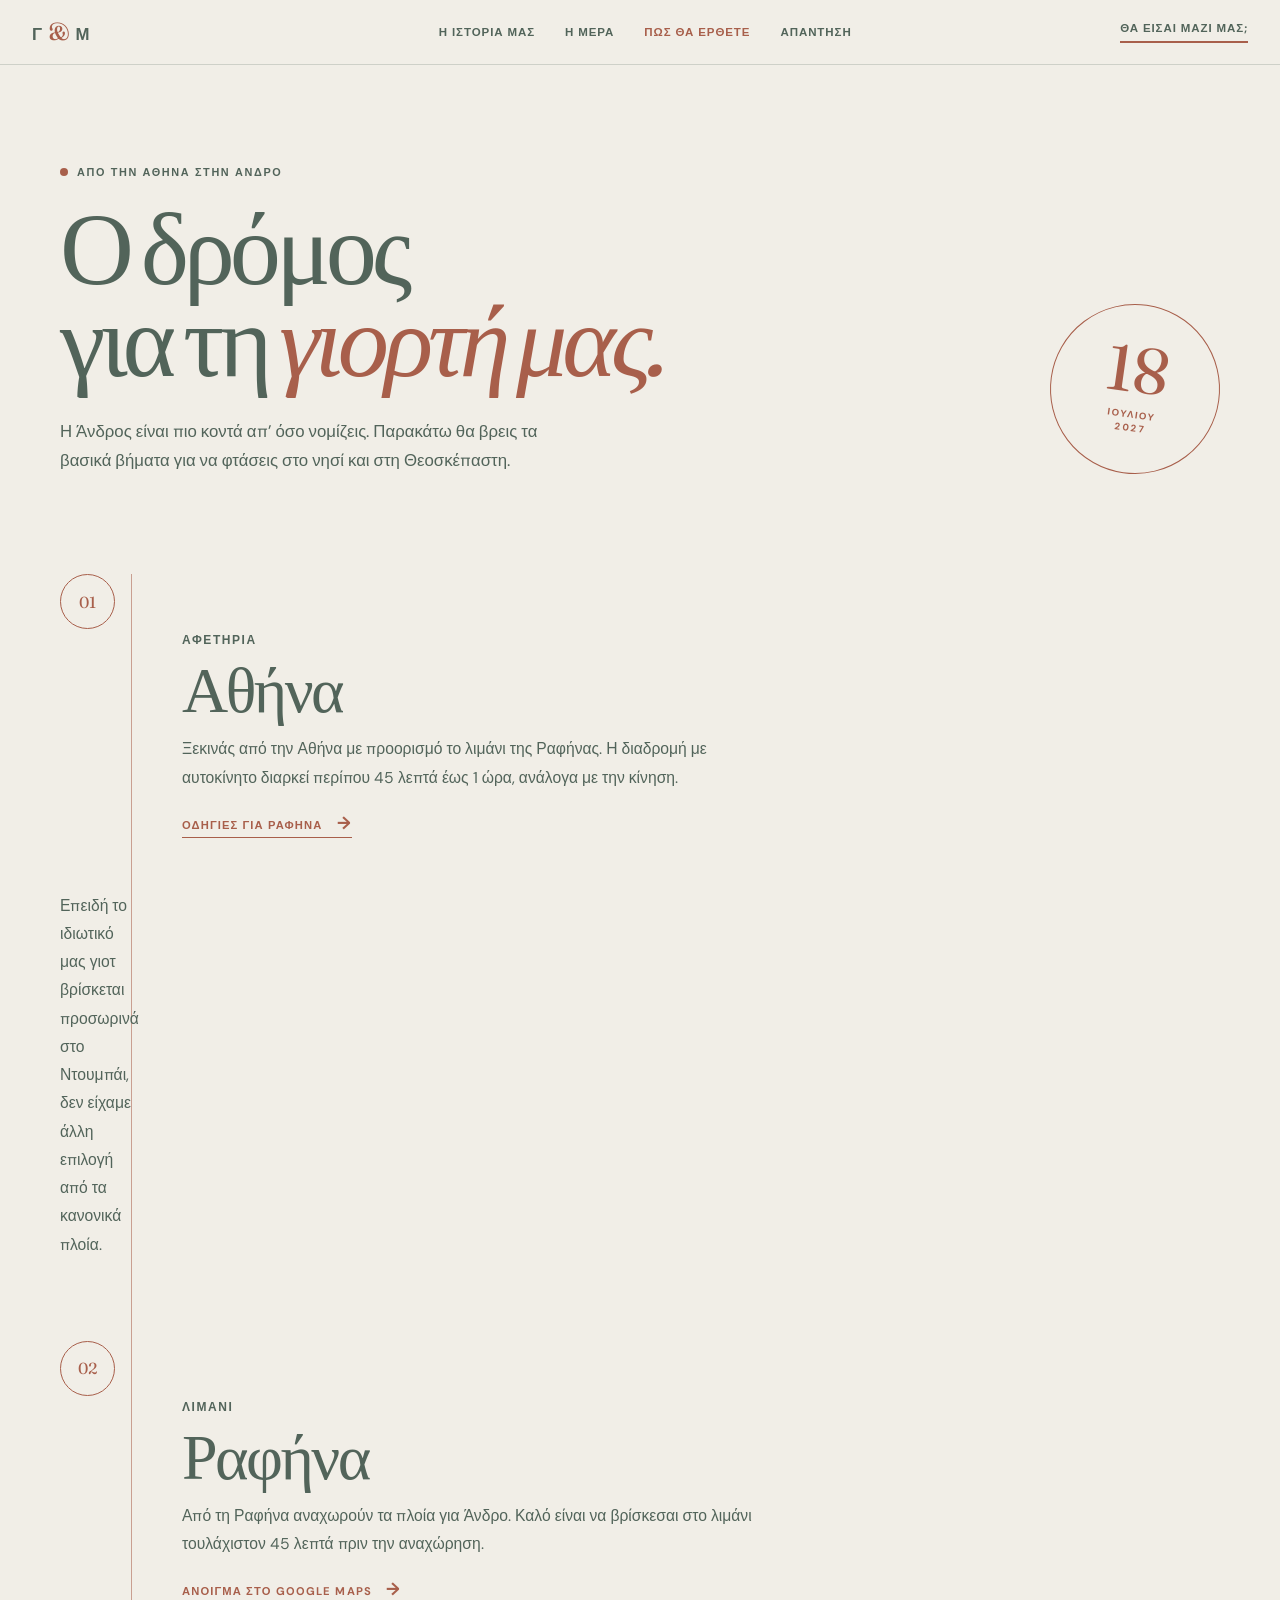
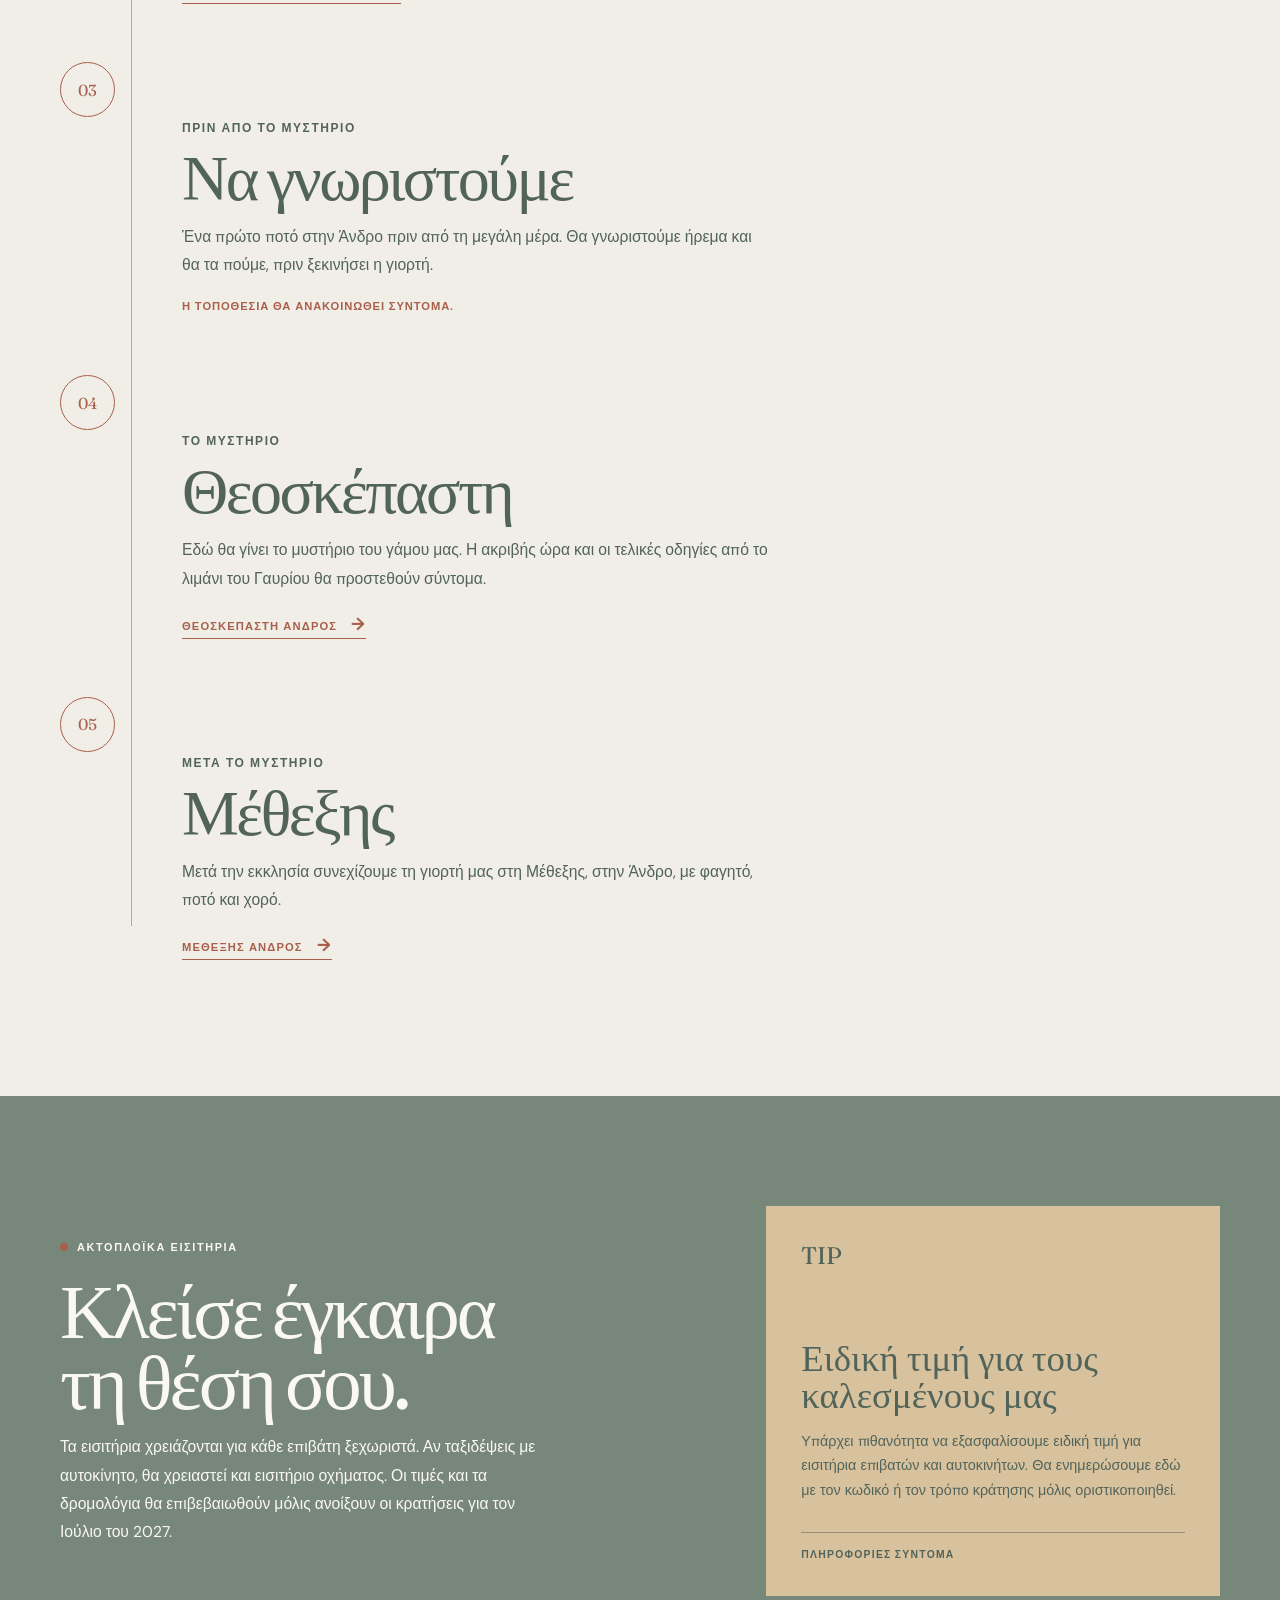
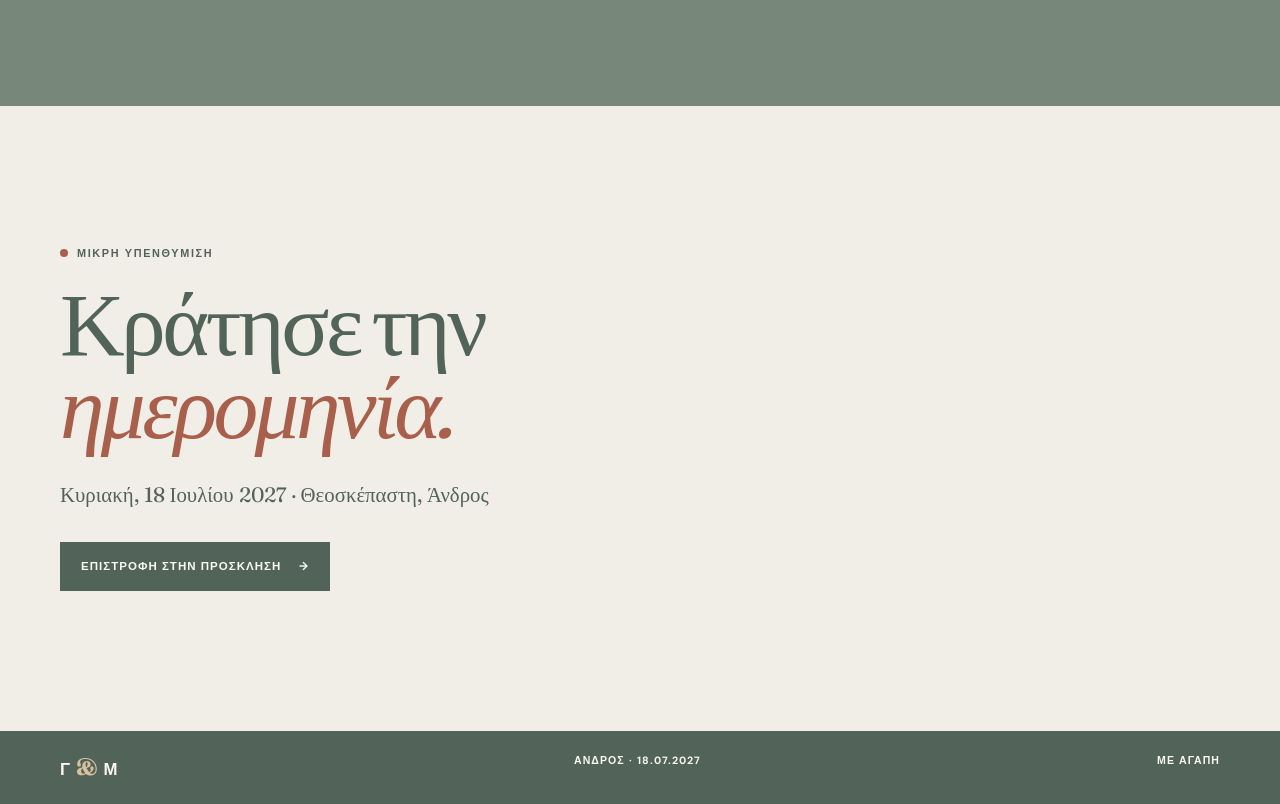
==== commit b421053b: "Add files via upload" ====
--- a/directions.html
+++ b/directions.html
@@ -19,6 +19,7 @@
       <a class="active-link" href="directions.html">Πώς θα έρθετε</a>
       <a href="index.html#rsvp">Απάντηση</a>
     </nav>
+    <button class="menu-toggle" type="button" aria-label="Άνοιγμα μενού" aria-expanded="false" aria-controls="main-navigation"><span></span><span></span><span></span></button>
     <a class="nav-cta" href="index.html#rsvp">Θα είσαι μαζί μας;</a>
   </header>
 
@@ -37,6 +38,7 @@
       <article class="route-step">
         <span class="step-number">01</span>
         <div><p class="card-label">Αφετηρία</p><h2>Αθήνα</h2><p>Ξεκινάς από την Αθήνα με προορισμό το λιμάνι της Ραφήνας. Η διαδρομή με αυτοκίνητο διαρκεί περίπου 45 λεπτά έως 1 ώρα, ανάλογα με την κίνηση.</p><a class="text-link" href="https://www.google.com/maps/dir/Athens/Rafina+Port" target="_blank" rel="noreferrer">Οδηγίες για Ραφήνα <span>→</span></a></div>
+          <p>Επειδή το ιδιωτικό μας γιοτ βρίσκεται προσωρινά στο Ντουμπάι, δεν είχαμε άλλη επιλογή από τα κανονικά πλοία.</p>
       </article>
       <article class="route-step">
         <span class="step-number">02</span>
@@ -81,5 +83,6 @@
   </main>
 
   <footer class="site-footer"><div class="section-shell footer-content"><span>Γ <b>&</b> Μ</span><span>Άνδρος · 18.07.2027</span><span>Με αγάπη</span></div></footer>
+  <script src="script.js?v=2"></script>
 </body>
 </html>
--- a/styles.css
+++ b/styles.css
@@ -23,6 +23,9 @@
 .nav-links a { font-size: .72rem; font-weight: 700; letter-spacing: .08em; text-transform: uppercase; }
 .nav-links a:hover { color: var(--coral); }
 .nav-cta { border-bottom: 2px solid var(--coral); font-size: .72rem; font-weight: 700; letter-spacing: .08em; padding-bottom: 5px; text-transform: uppercase; }
+.menu-toggle { align-items: center; background: transparent; border: 1px solid var(--ink); color: var(--ink); cursor: pointer; display: none; flex-direction: column; gap: 4px; height: 38px; justify-content: center; padding: 0; width: 42px; }
+.menu-toggle span { background: currentColor; display: block; height: 1px; transition: transform .2s, opacity .2s; width: 18px; }
+.site-header.menu-open .menu-toggle span:first-child { transform: translateY(5px) rotate(45deg); }.site-header.menu-open .menu-toggle span:nth-child(2) { opacity: 0; }.site-header.menu-open .menu-toggle span:last-child { transform: translateY(-5px) rotate(-45deg); }
 .hero { align-items: center; display: grid; gap: 6%; grid-template-columns: .9fr 1.1fr; min-height: 650px; padding-bottom: 80px; padding-top: 70px; }
 .eyebrow { align-items: center; display: flex; font-size: .68rem; font-weight: 700; gap: 9px; letter-spacing: .15em; margin: 0 0 22px; text-transform: uppercase; }
 .eyebrow-dot { background: var(--coral); border-radius: 50%; display: inline-block; height: 8px; width: 8px; }
@@ -73,6 +76,7 @@
 .event-teal { color: var(--white); }
 .site-footer { background: var(--ink); color: var(--white); }
 .footer-content b { color: var(--yellow); }
+.closing-invitation { color: var(--coral); font-family: var(--serif); font-size: 1.4rem; margin: 12px 0 0; }
 
 .hero-date { align-items: baseline; border-bottom: 1px solid var(--coral); display: flex; gap: 16px; margin: 28px 0 0; padding-bottom: 12px; width: fit-content; }
 .hero-date strong { color: var(--coral); font-family: var(--serif); font-size: clamp(2rem, 4vw, 3.2rem); font-weight: 500; letter-spacing: -.03em; line-height: 1; }
@@ -99,8 +103,14 @@
 .details > .section-heading .eyebrow { justify-content: center; }
 .details > .section-heading h2 { align-items: center; display: flex; flex-direction: column; }
 .details > .section-heading h2 span { display: block; margin-left: 0; margin-right: 0; text-align: center; }
-.story .section-heading h2 { font-family: "Ballet", "Playpen Sans", cursive; font-weight: 400; letter-spacing: 0; }
+.story .section-heading h2 { font-family: var(--serif); font-weight: 500; letter-spacing: -.04em; }
 .route-note { color: var(--coral); display: block; font-size: .7rem; font-weight: 700; letter-spacing: .08em; text-transform: uppercase; }
+.menu-toggle { margin-left: auto; }
+@media (max-width: 760px) {
+  .menu-toggle { display: block; margin-right: 12px; }
+  .site-header .nav-links { display: none; }
+  .site-header.menu-open .nav-links { background: var(--paper); border-bottom: 1px solid var(--line); display: flex; flex-direction: column; gap: 18px; left: 0; margin: 0; padding: 20px; position: absolute; right: 0; top: 100%; }
+}
 .fare-status { border-top-color: rgba(82, 100, 90, .35); }
 .event-link { color: inherit; text-decoration: none; }
 .event-link:hover { box-shadow: 8px 8px 0 var(--coral); transform: translate(-3px, -3px); }
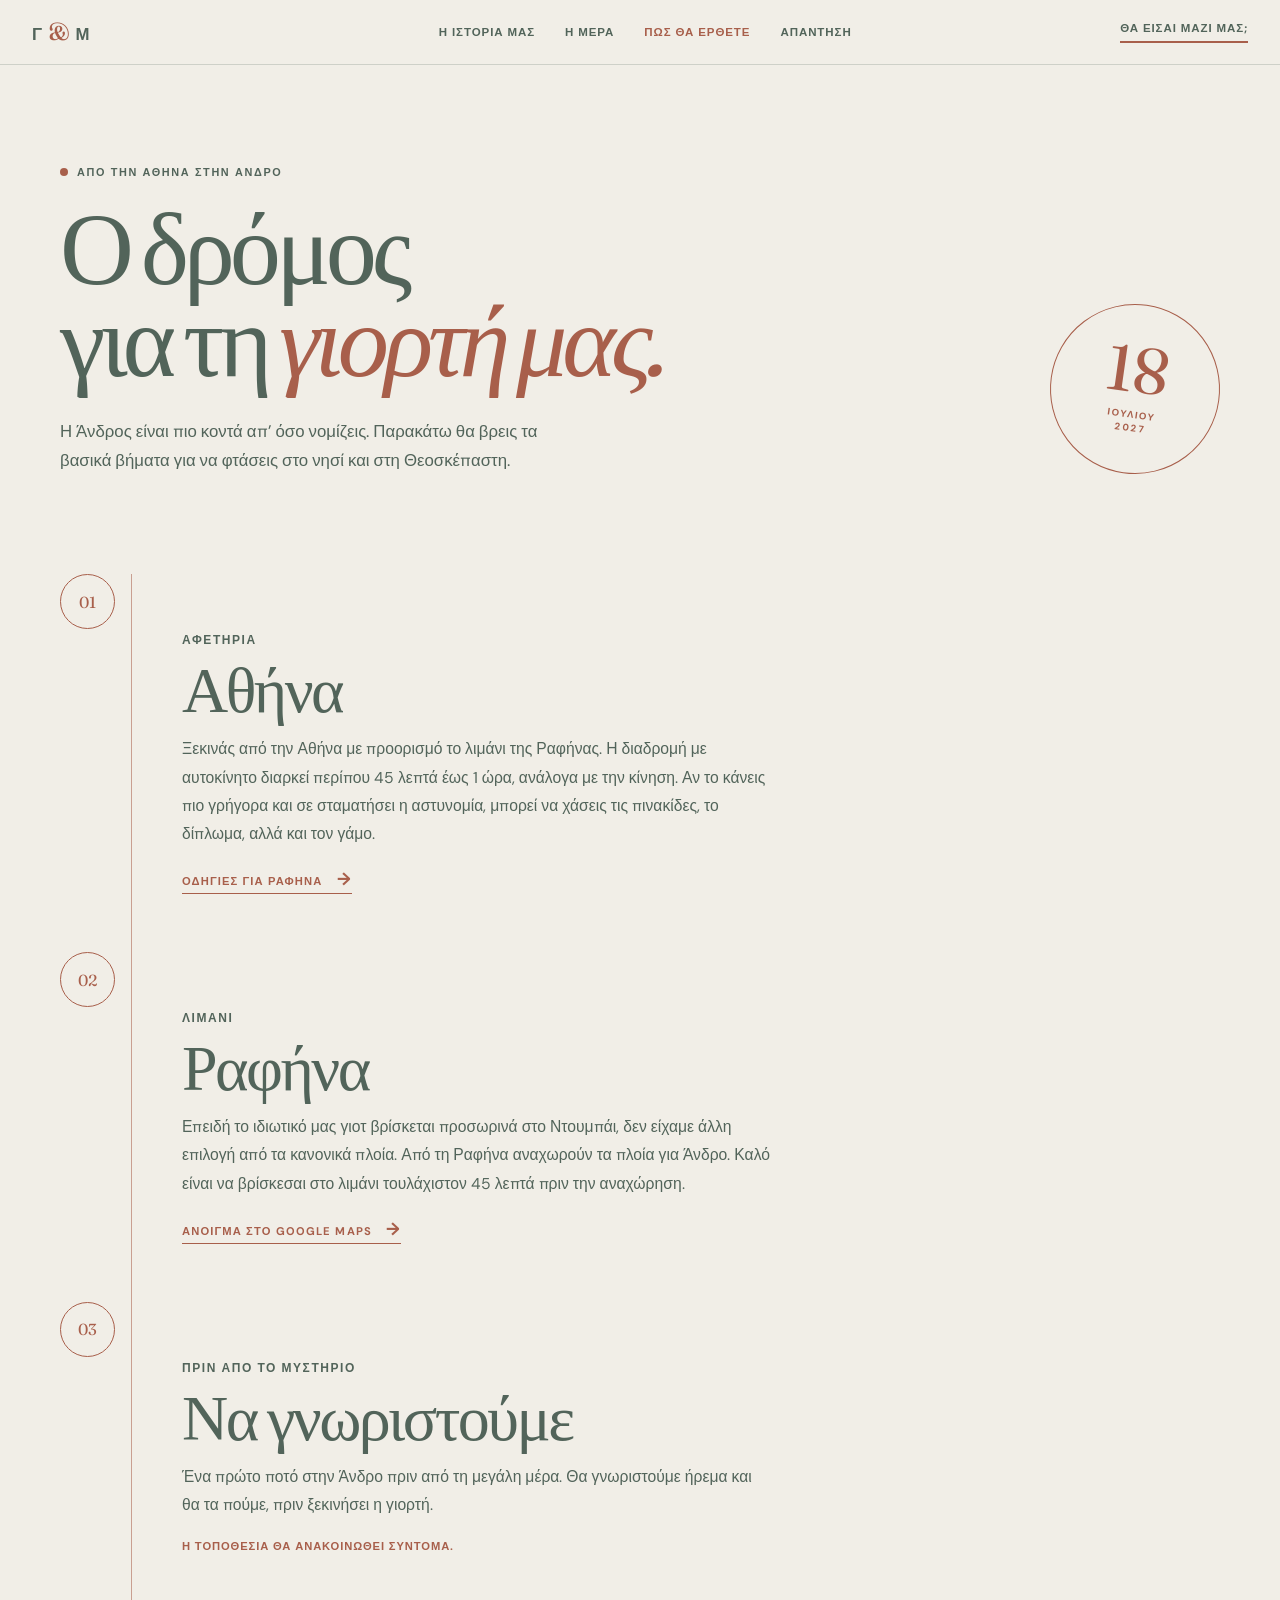
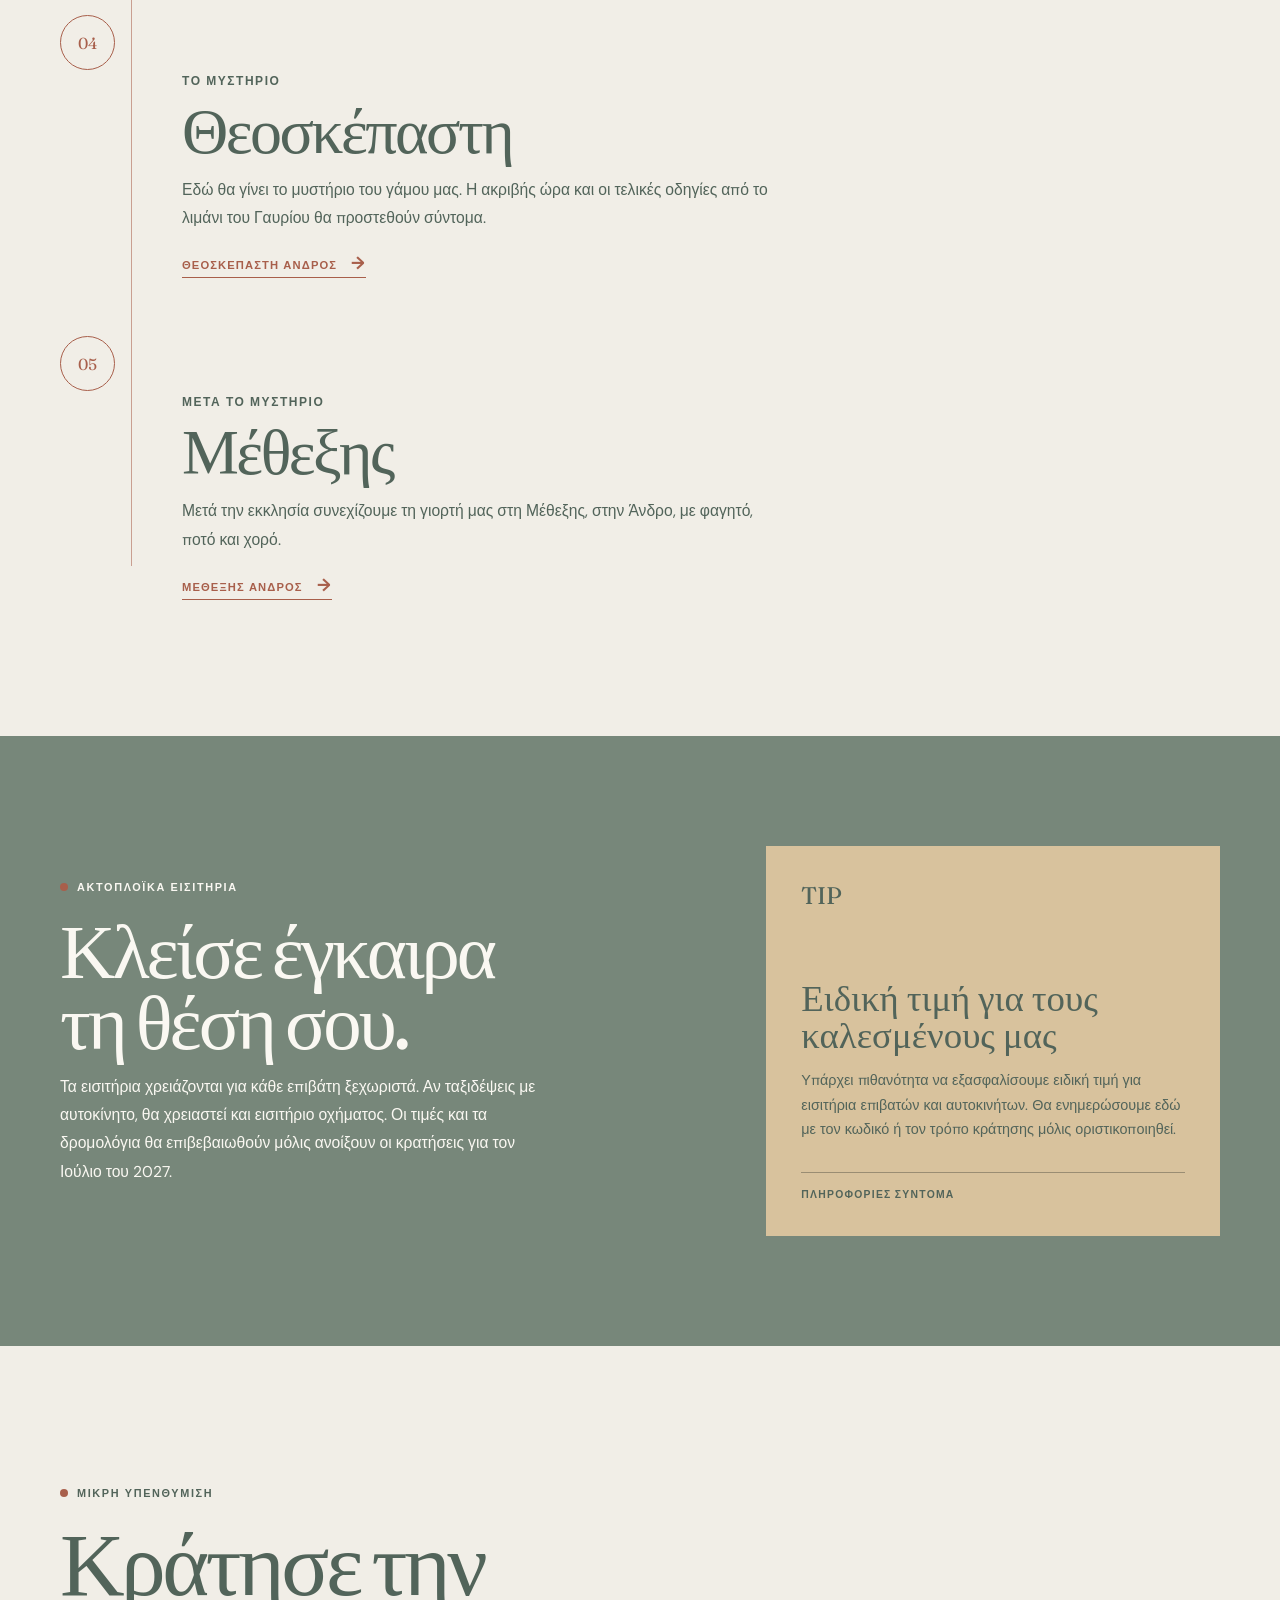
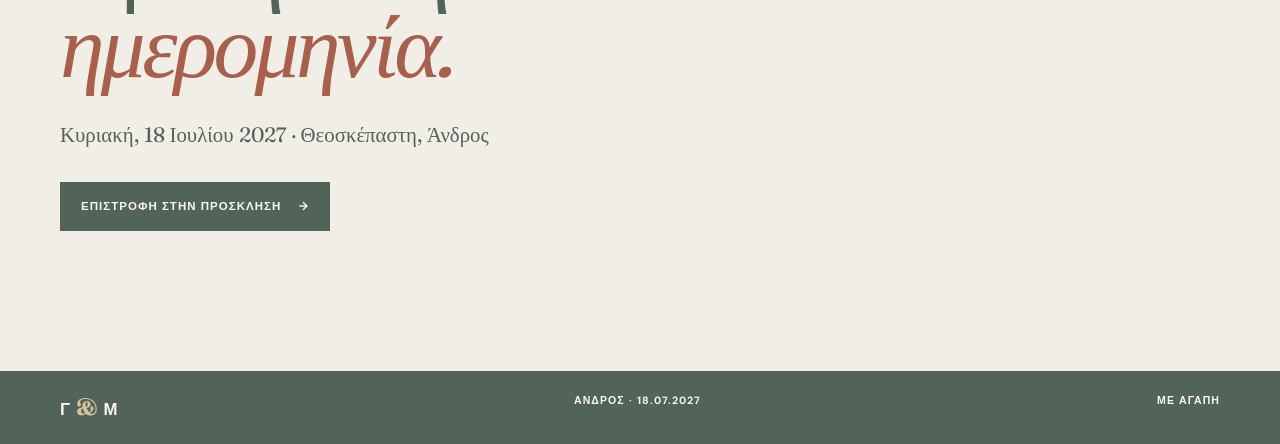
==== commit ce49a9e5: "Add files via upload" ====
--- a/directions.html
+++ b/directions.html
@@ -37,12 +37,11 @@
       <div class="route-line" aria-hidden="true"></div>
       <article class="route-step">
         <span class="step-number">01</span>
-        <div><p class="card-label">Αφετηρία</p><h2>Αθήνα</h2><p>Ξεκινάς από την Αθήνα με προορισμό το λιμάνι της Ραφήνας. Η διαδρομή με αυτοκίνητο διαρκεί περίπου 45 λεπτά έως 1 ώρα, ανάλογα με την κίνηση.</p><a class="text-link" href="https://www.google.com/maps/dir/Athens/Rafina+Port" target="_blank" rel="noreferrer">Οδηγίες για Ραφήνα <span>→</span></a></div>
-          <p>Επειδή το ιδιωτικό μας γιοτ βρίσκεται προσωρινά στο Ντουμπάι, δεν είχαμε άλλη επιλογή από τα κανονικά πλοία.</p>
+        <div><p class="card-label">Αφετηρία</p><h2>Αθήνα</h2><p>Ξεκινάς από την Αθήνα με προορισμό το λιμάνι της Ραφήνας. Η διαδρομή με αυτοκίνητο διαρκεί περίπου 45 λεπτά έως 1 ώρα, ανάλογα με την κίνηση. Αν το κάνεις πιο γρήγορα και σε σταματήσει η αστυνομία, μπορεί να χάσεις τις πινακίδες, το δίπλωμα, αλλά και τον γάμο.</p><a class="text-link" href="https://www.google.com/maps/dir/Athens/Rafina+Port" target="_blank" rel="noreferrer">Οδηγίες για Ραφήνα <span>→</span></a></div>
       </article>
       <article class="route-step">
         <span class="step-number">02</span>
-        <div><p class="card-label">Λιμάνι</p><h2>Ραφήνα</h2><p>Από τη Ραφήνα αναχωρούν τα πλοία για Άνδρο. Καλό είναι να βρίσκεσαι στο λιμάνι τουλάχιστον 45 λεπτά πριν την αναχώρηση.</p><a class="text-link" href="https://www.google.com/maps/search/Rafina+Port" target="_blank" rel="noreferrer">Άνοιγμα στο Google Maps <span>→</span></a></div>
+        <div><p class="card-label">Λιμάνι</p><h2>Ραφήνα</h2><p>Επειδή το ιδιωτικό μας γιοτ βρίσκεται προσωρινά στο Ντουμπάι, δεν είχαμε άλλη επιλογή από τα κανονικά πλοία. Από τη Ραφήνα αναχωρούν τα πλοία για Άνδρο. Καλό είναι να βρίσκεσαι στο λιμάνι τουλάχιστον 45 λεπτά πριν την αναχώρηση.</p><a class="text-link" href="https://www.google.com/maps/search/Rafina+Port" target="_blank" rel="noreferrer">Άνοιγμα στο Google Maps <span>→</span></a></div>
       </article>
       <article class="route-step">
         <span class="step-number">03</span>
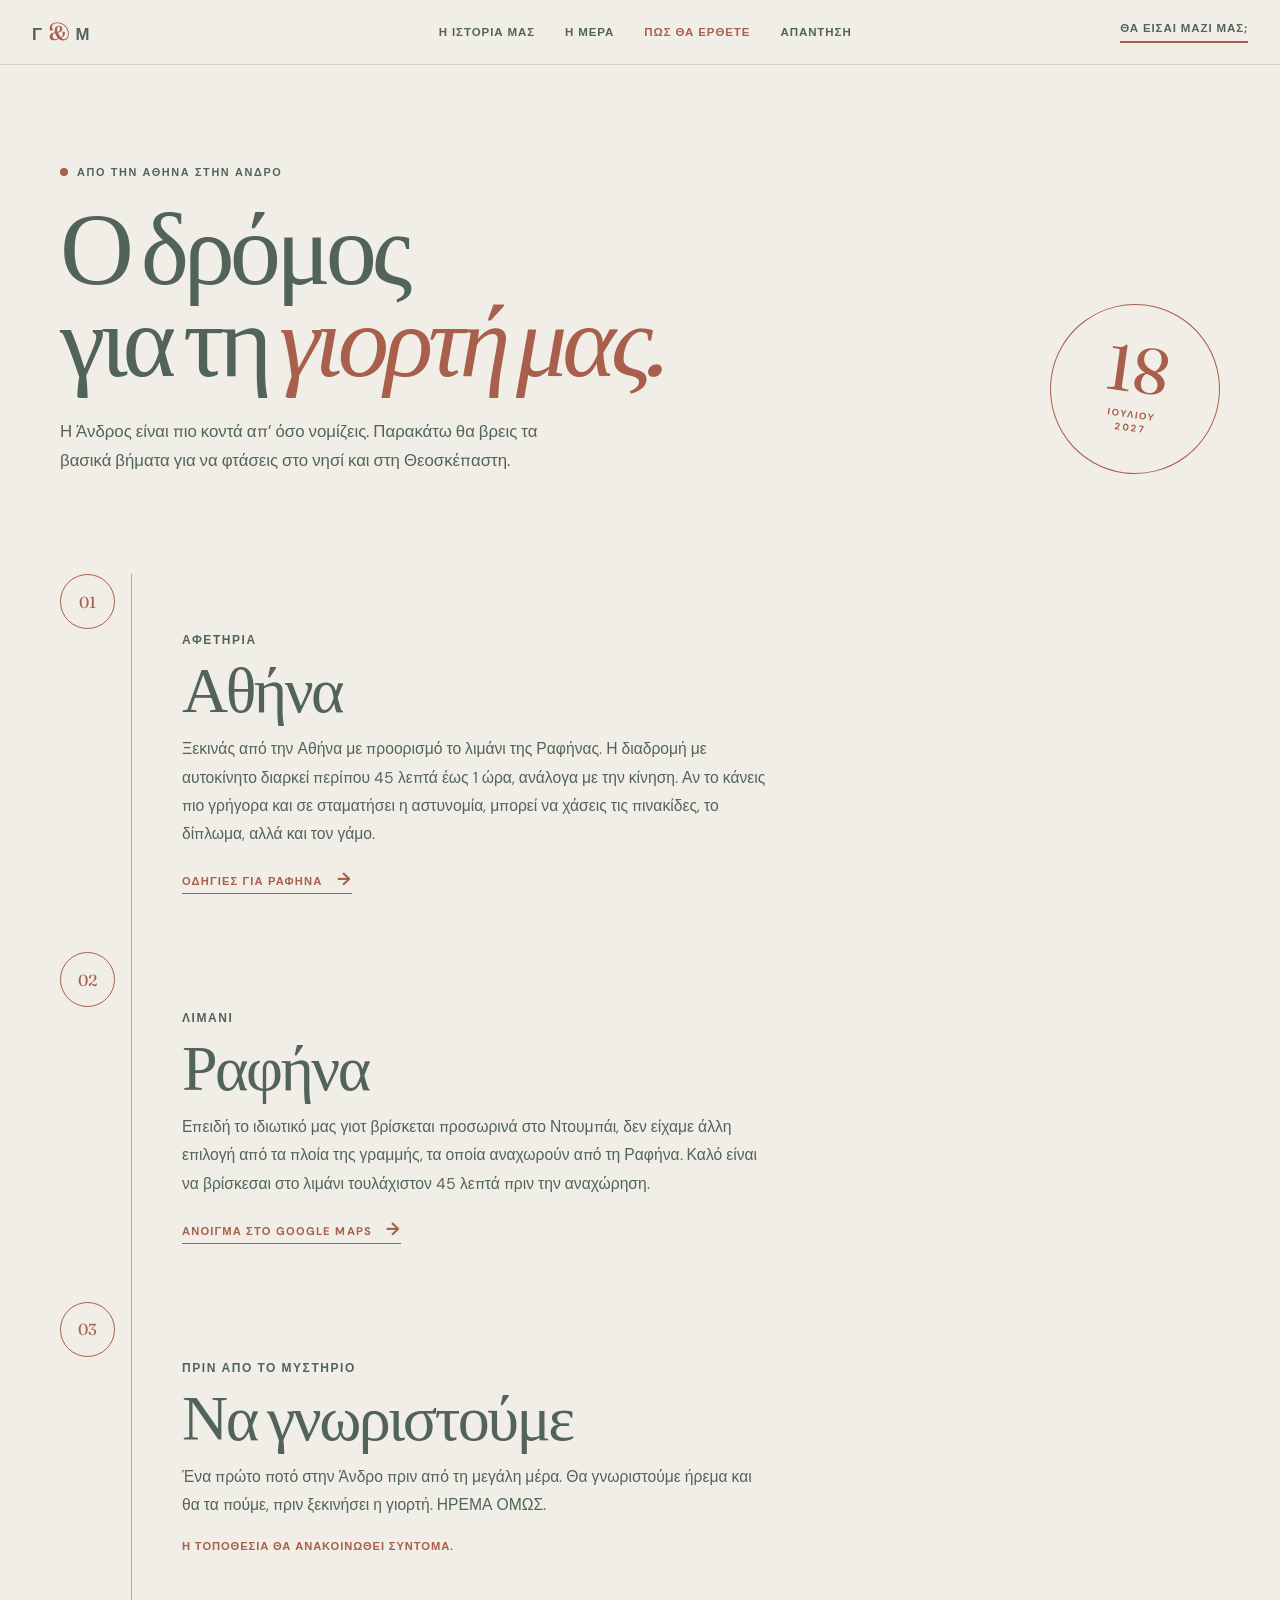
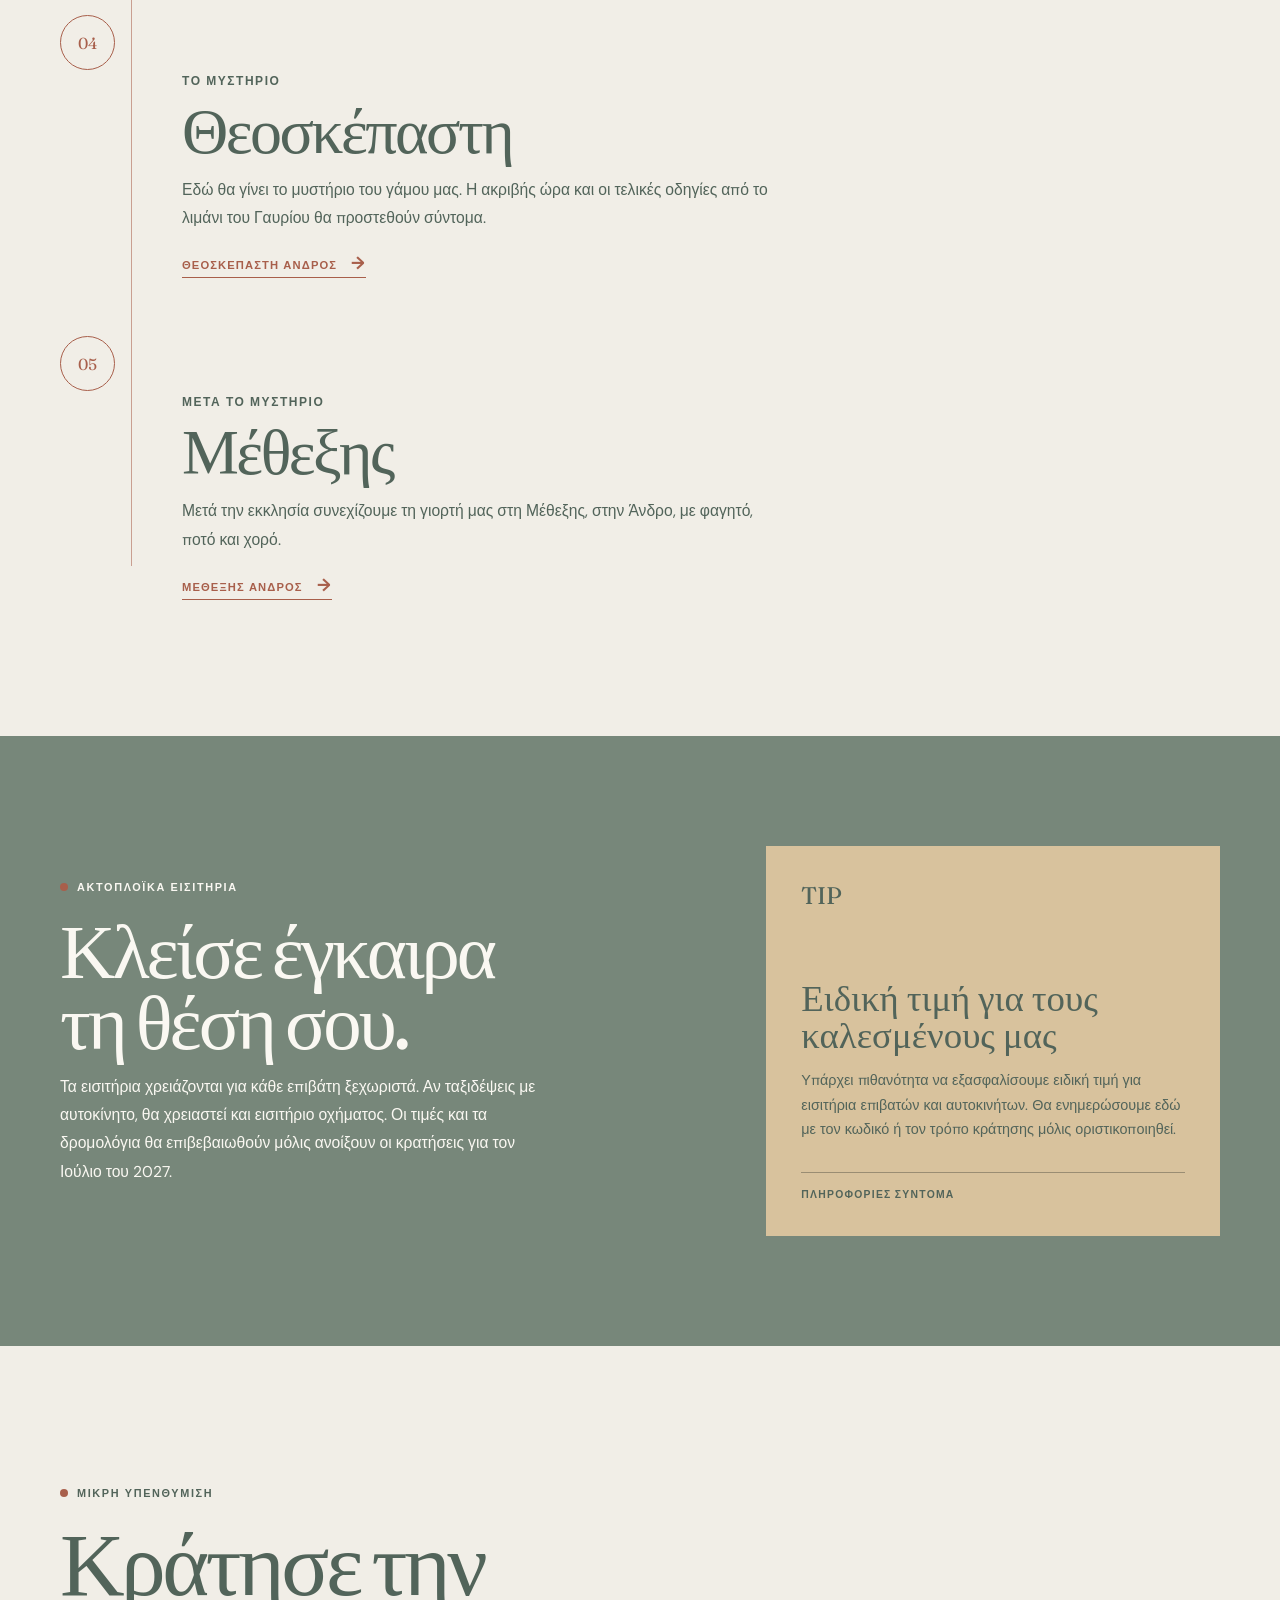
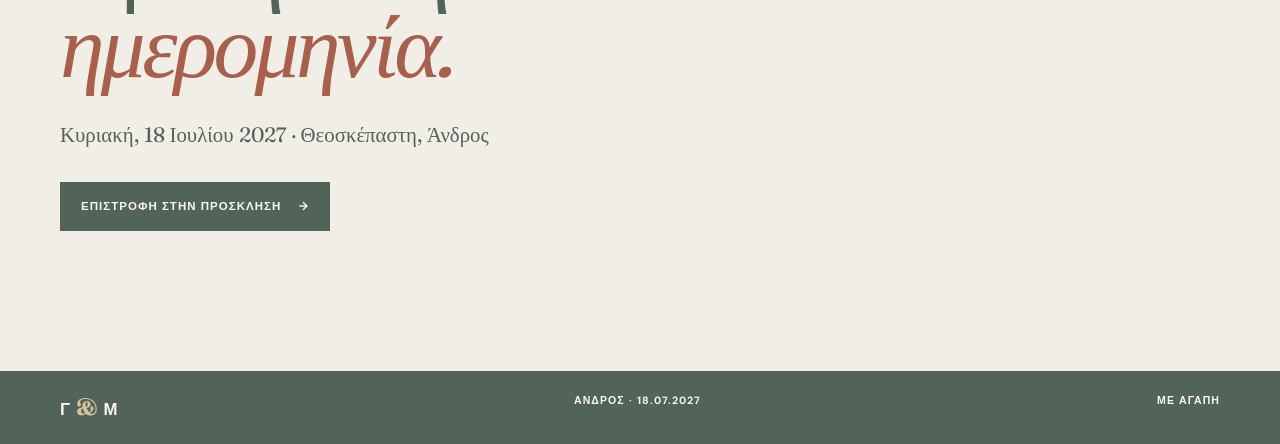
==== commit 4a8b7966: "Add files via upload" ====
--- a/directions.html
+++ b/directions.html
@@ -41,11 +41,11 @@
       </article>
       <article class="route-step">
         <span class="step-number">02</span>
-        <div><p class="card-label">Λιμάνι</p><h2>Ραφήνα</h2><p>Επειδή το ιδιωτικό μας γιοτ βρίσκεται προσωρινά στο Ντουμπάι, δεν είχαμε άλλη επιλογή από τα κανονικά πλοία. Από τη Ραφήνα αναχωρούν τα πλοία για Άνδρο. Καλό είναι να βρίσκεσαι στο λιμάνι τουλάχιστον 45 λεπτά πριν την αναχώρηση.</p><a class="text-link" href="https://www.google.com/maps/search/Rafina+Port" target="_blank" rel="noreferrer">Άνοιγμα στο Google Maps <span>→</span></a></div>
+        <div><p class="card-label">Λιμάνι</p><h2>Ραφήνα</h2><p>Επειδή το ιδιωτικό μας γιοτ βρίσκεται προσωρινά στο Ντουμπάι, δεν είχαμε άλλη επιλογή από τα πλοία της γραμμής, τα οποία αναχωρούν από τη Ραφήνα. Καλό είναι να βρίσκεσαι στο λιμάνι τουλάχιστον 45 λεπτά πριν την αναχώρηση.</p><a class="text-link" href="https://www.google.com/maps/search/Rafina+Port" target="_blank" rel="noreferrer">Άνοιγμα στο Google Maps <span>→</span></a></div>
       </article>
       <article class="route-step">
         <span class="step-number">03</span>
-        <div><p class="card-label">Πριν από το μυστήριο</p><h2>Να γνωριστούμε</h2><p>Ένα πρώτο ποτό στην Άνδρο πριν από τη μεγάλη μέρα. Θα γνωριστούμε ήρεμα και θα τα πούμε, πριν ξεκινήσει η γιορτή.</p><span class="route-note">Η τοποθεσία θα ανακοινωθεί σύντομα.</span></div>
+        <div><p class="card-label">Πριν από το μυστήριο</p><h2>Να γνωριστούμε</h2><p>Ένα πρώτο ποτό στην Άνδρο πριν από τη μεγάλη μέρα. Θα γνωριστούμε ήρεμα και θα τα πούμε, πριν ξεκινήσει η γιορτή. ΗΡΕΜΑ ΟΜΩΣ.</p><span class="route-note">Η τοποθεσία θα ανακοινωθεί σύντομα.</span></div>
       </article>
       <article class="route-step">
         <span class="step-number">04</span>
